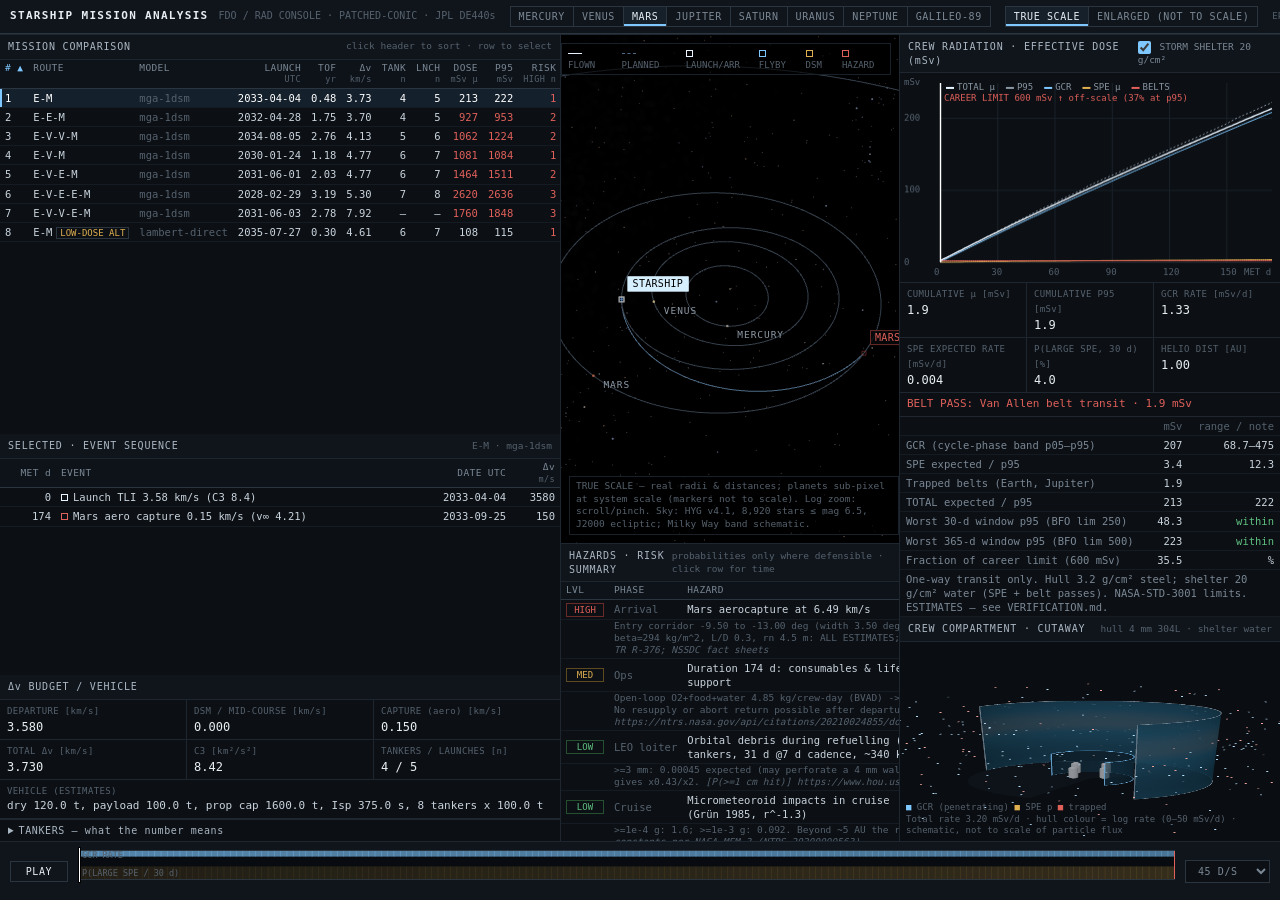
==== index.html @ af748fa4 "Console redesign; crew radiation (GCR/SPE/belts), hazards, Pareto dv-vs-dose, low-dose alternatives;" ====
<!doctype html>
<html lang="en"><head><meta charset="utf-8">
<meta name="viewport" content="width=device-width,initial-scale=1,viewport-fit=cover">
<title>Starship Mission Analysis — Flight Dynamics & Crew Radiation</title>
<link rel="stylesheet" href="./style.css">
<script type="importmap">{"imports":{"three":"./vendor/three.module.js"}}</script>
</head><body>
<div id="app">
  <header id="bar">
    <div class="id"><b>STARSHIP MISSION ANALYSIS</b><span>FDO / RAD CONSOLE · PATCHED-CONIC · JPL DE440s</span></div>
    <nav id="targets"></nav>
    <div id="scale" class="seg"><button data-s="true" class="on">TRUE SCALE</button><button data-s="false">ENLARGED (NOT TO SCALE)</button></div>
    <div class="clock"><span class="k">EPOCH UTC</span><span id="date">—</span><span class="k">MET</span><span id="met">—</span></div>
  </header>
  <section id="left" class="col">
    <div class="ph"><span>MISSION COMPARISON</span><span class="hint">click header to sort · row to select</span></div>
    <div class="tbl-wrap" id="cmpwrap"><table id="cmp"></table></div>
    <div class="ph"><span>SELECTED · EVENT SEQUENCE</span><span id="selname" class="hint"></span></div>
    <div class="tbl-wrap" id="evwrap"><table id="evt"></table></div>
    <div class="ph"><span>Δv BUDGET / VEHICLE</span></div>
    <div id="budget" class="kv"></div>
    <details class="explain"><summary>TANKERS — what the number means</summary>
      <p>N tankers = N additional Starship launches that transfer propellant to the crewed ship in LEO (not larger tanks). Total launches = 1 + N. Ship-to-ship cryogenic transfer has <b>not yet been demonstrated</b>; per-tanker load (100–150 t) and boil-off are public estimates.</p></details>
  </section>
  <section id="scene" class="col">
    <canvas id="c"></canvas><div id="labels"></div><div id="tip"></div>
    <div id="scalenote" class="overlay-note"></div>
    <div class="legend"><span><i class="ln fl"></i>FLOWN</span><span><i class="ln pl"></i>PLANNED</span><span><i class="sq la"></i>LAUNCH/ARR</span><span><i class="sq fb"></i>FLYBY</span><span><i class="sq ds"></i>DSM</span><span><i class="sq hz"></i>HAZARD</span></div>
  </section>
  <section id="right" class="col">
    <div class="ph"><span>CREW RADIATION · EFFECTIVE DOSE (mSv)</span><label class="tog"><input type="checkbox" id="shelter" checked> STORM SHELTER <span id="shval"></span></label></div>
    <canvas id="dosechart"></canvas>
    <div id="radnow" class="kv"></div>
    <table id="radtbl" class="mini"></table>
    <div class="ph"><span>CREW COMPARTMENT · CUTAWAY</span><span class="hint" id="cutnote">hull 4 mm 304L · shelter water</span></div>
    <div id="cutwrap"><canvas id="cut"></canvas><div id="cutleg"></div></div>
  </section>
  <section id="hz" class="col">
    <div class="ph"><span>HAZARDS · RISK SUMMARY</span><span class="hint">probabilities only where defensible · click row for time</span></div>
    <div class="tbl-wrap"><table id="hzt"></table></div>
  </section>
  <footer id="timeline">
    <button id="play" aria-label="play">PLAY</button>
    <div class="tl-main">
      <div id="track"><canvas id="tlc"></canvas><div id="ticks"></div><div id="knob"></div></div>
      <div class="tl-axis" id="tlaxis"></div>
    </div>
    <select id="speed"><option value="10">10 d/s</option><option value="45" selected>45 d/s</option><option value="120">120 d/s</option><option value="365">365 d/s</option></select>
  </footer>
</div>
<div id="loading">LOADING EPHEMERIS…</div>
<script type="module" src="./app.js"></script>
</body></html>
---- style.css ----
:root{--bg:#07090c;--p:#0c1015;--p2:#10151b;--ln:#1e2730;--ln2:#2a3540;--tx:#c9d3dc;--dim:#7a8794;--mute:#55616d;--acc:#7fc8ff;--ok:#5fbf7f;--warn:#e0b050;--bad:#e0605a;--mono:ui-monospace,"JetBrains Mono","DejaVu Sans Mono",Menlo,Consolas,monospace}
*{box-sizing:border-box}html,body{margin:0;height:100%;background:var(--bg);color:var(--tx);font:11px/1.35 var(--mono);font-variant-numeric:tabular-nums}
#app{display:grid;height:100vh;grid-template-columns:minmax(560px,35%) 1fr minmax(380px,24%);grid-template-rows:34px 1fr minmax(210px,33%) 58px;
 grid-template-areas:"bar bar bar" "left scene right" "left hz right" "tl tl tl";gap:1px;background:var(--ln)}
.col{background:var(--p);min-height:0;min-width:0;overflow:hidden;display:flex;flex-direction:column}
#bar{grid-area:bar;background:var(--p2);display:flex;align-items:center;gap:14px;padding:0 10px;border-bottom:1px solid var(--ln2);white-space:nowrap;overflow:hidden}
#bar .id b{letter-spacing:.12em;color:#e6edf3;font-size:11px}#bar .id span{color:var(--mute);margin-left:10px;font-size:10px}
#targets{display:flex;gap:0;border:1px solid var(--ln2)}
#targets button,.seg button,#play,#speed{background:transparent;color:var(--dim);border:0;border-right:1px solid var(--ln2);font:10px var(--mono);letter-spacing:.06em;padding:4px 8px;cursor:pointer;text-transform:uppercase}
#targets button:last-child,.seg button:last-child{border-right:0}
#targets button.on,.seg button.on{background:#16202a;color:#e6edf3;box-shadow:inset 0 -2px 0 var(--acc)}
.seg{display:flex;border:1px solid var(--ln2)}
.clock{margin-left:auto;display:flex;gap:8px;align-items:baseline}.clock .k{color:var(--mute);font-size:9px}#date{color:#e6edf3}#met{color:var(--acc)}
#left{grid-area:left}#scene{grid-area:scene;position:relative;background:#000}#right{grid-area:right}#hz{grid-area:hz}#timeline{grid-area:tl}
.ph{display:flex;justify-content:space-between;align-items:center;padding:5px 8px;border-bottom:1px solid var(--ln);background:var(--p2);color:#aab6c2;letter-spacing:.08em;font-size:10px;flex:none}
.ph .hint{color:var(--mute);letter-spacing:0;font-size:9.5px}
.tbl-wrap{overflow:auto;min-height:0}#cmpwrap{flex:1 1 52%}#evwrap{flex:1 1 30%}
table{border-collapse:collapse;width:100%}th,td{padding:2px 5px;font-size:10.5px;text-align:right;white-space:nowrap;border-bottom:1px solid #141b22}
th{position:sticky;top:0;background:#0e1319;color:var(--dim);font-weight:400;font-size:9.5px;letter-spacing:.04em;cursor:pointer;border-bottom:1px solid var(--ln2)}
th.sorted{color:var(--acc)}th .u{color:var(--mute);display:block;font-size:8.5px}
td.l,th.l{text-align:left}tr:hover td{background:#111820}tr.on td{background:#14202b;color:#fff}tr.on td:first-child{box-shadow:inset 2px 0 0 var(--acc)}
.ok{color:var(--ok)}.no{color:var(--bad)}.wn{color:var(--warn)}.dim{color:var(--mute)}
.tag{border:1px solid var(--ln2);padding:0 3px;font-size:9px;color:var(--warn);margin-left:4px}
.lv{display:inline-block;width:38px;text-align:center;border:1px solid;font-size:9px;padding:0 2px}
.lv.HIGH{color:var(--bad);border-color:#6a2a28}.lv.MED{color:var(--warn);border-color:#5e4a20}.lv.LOW{color:var(--ok);border-color:#24502f}.lv.INFO{color:var(--dim)}
.kv{display:grid;grid-template-columns:repeat(3,1fr);gap:1px;background:var(--ln);border-bottom:1px solid var(--ln);flex:none}
.kv div{background:var(--p);padding:4px 7px}.kv b{display:block;color:#e6edf3;font-weight:500;font-size:12px}.kv span{color:var(--mute);font-size:9px;letter-spacing:.04em}
#evt td:nth-child(2){text-align:left}#evt i{display:inline-block;width:7px;height:7px;border:1px solid;margin-right:5px}
details.explain{border-top:1px solid var(--ln);padding:4px 8px;color:var(--dim);flex:none}details.explain summary{cursor:pointer;color:#aab6c2;font-size:10px;letter-spacing:.06em}details.explain p{margin:4px 0}
#c{position:absolute;inset:0;width:100%;height:100%;display:block}
#labels{position:absolute;inset:0;pointer-events:none;overflow:hidden}
.lb{position:absolute;left:0;top:0;font:10px var(--mono);color:#cfd8e0;white-space:nowrap;padding:1px 4px;border:1px solid #33404c;background:rgba(7,9,12,.78);letter-spacing:.03em}
.lb.planet{border:0;background:none;color:#8d99a5;text-transform:uppercase;font-size:9.5px;letter-spacing:.1em}
.lb.ship{color:#000;background:#d7f0ff;border-color:#d7f0ff}.lb.hz{color:var(--bad);border-color:#6a2a28}.lb .dv{color:var(--acc);margin-left:5px}
#tip{position:absolute;pointer-events:none;opacity:0;background:#0b0f14;border:1px solid var(--ln2);padding:5px 7px;max-width:280px;z-index:5}
.overlay-note{position:absolute;left:8px;bottom:8px;max-width:420px;color:var(--mute);font-size:9.5px;background:rgba(0,0,0,.6);padding:3px 6px;border:1px solid #182029}
.legend{position:absolute;right:8px;top:8px;display:flex;gap:10px;color:var(--mute);font-size:9px;background:rgba(0,0,0,.6);padding:3px 6px;border:1px solid #182029}
.legend i{display:inline-block;margin-right:4px;vertical-align:middle}.ln{width:14px;height:0;border-top:1px solid}.ln.fl{border-color:#e8f4ff}.ln.pl{border-color:#4d6a85;border-top-style:dashed}
.sq{width:7px;height:7px;border:1px solid}.sq.la{border-color:#e8f4ff}.sq.fb{border-color:#7fc8ff}.sq.ds{border-color:#e0b050}.sq.hz{border-color:#e0605a}
#dosechart{width:100%;height:210px;flex:none;display:block;border-bottom:1px solid var(--ln)}
#radtbl{flex:none}#radtbl td{padding:2px 6px}#radtbl td:first-child{text-align:left;color:var(--dim)}
.tog{color:var(--dim);letter-spacing:0;font-size:9.5px;cursor:pointer}.tog input{vertical-align:middle;margin:0 3px 0 0;accent-color:#7fc8ff}
#cutwrap{position:relative;flex:1;min-height:120px}#cut{position:absolute;inset:0;width:100%;height:100%}
#cutleg{position:absolute;left:6px;bottom:4px;color:var(--mute);font-size:9px;line-height:1.3}
.bar{display:inline-block;height:7px;background:var(--acc);vertical-align:middle;margin-left:4px}
#timeline{background:var(--p2);display:flex;align-items:center;gap:10px;padding:0 10px}
#play{border:1px solid var(--ln2);width:58px;color:#e6edf3}#speed{border:1px solid var(--ln2);background:var(--p)}
.tl-main{flex:1;position:relative}#track{position:relative;height:30px;border:1px solid var(--ln2);background:#080b0f;cursor:pointer}
#tlc{position:absolute;inset:0;width:100%;height:100%}
#ticks .tick{position:absolute;top:0;bottom:0;width:1px}
#knob{position:absolute;top:-3px;bottom:-3px;width:1px;background:#fff;box-shadow:0 0 0 1px #000}
.tl-axis{position:relative;height:12px;color:var(--mute);font-size:9px}.tl-axis span{position:absolute;transform:translateX(-50%)}
#loading{position:fixed;inset:0;display:grid;place-items:center;background:var(--bg);color:var(--dim);letter-spacing:.2em;transition:opacity .4s;z-index:20}
@media (max-width:900px){
 #app{height:auto;min-height:100vh;grid-template-columns:1fr;grid-template-rows:auto 56vh 58px auto auto auto;grid-template-areas:"bar" "scene" "tl" "right" "hz" "left"}
 #bar{flex-wrap:wrap;height:auto;padding:6px 8px;gap:6px}#bar .id span{display:none}.clock{margin-left:0}
 #left,#right,#hz{overflow:visible}#cmpwrap,#evwrap{max-height:340px}#cutwrap{height:200px;flex:none}
 .tbl-wrap{overflow:auto}#hz .tbl-wrap{max-height:none}
}

#hzt tr.note td{font-size:9.5px;line-height:1.25;max-width:0;overflow:hidden;text-overflow:ellipsis;white-space:nowrap}#hzt td:nth-child(3){white-space:normal;min-width:240px}
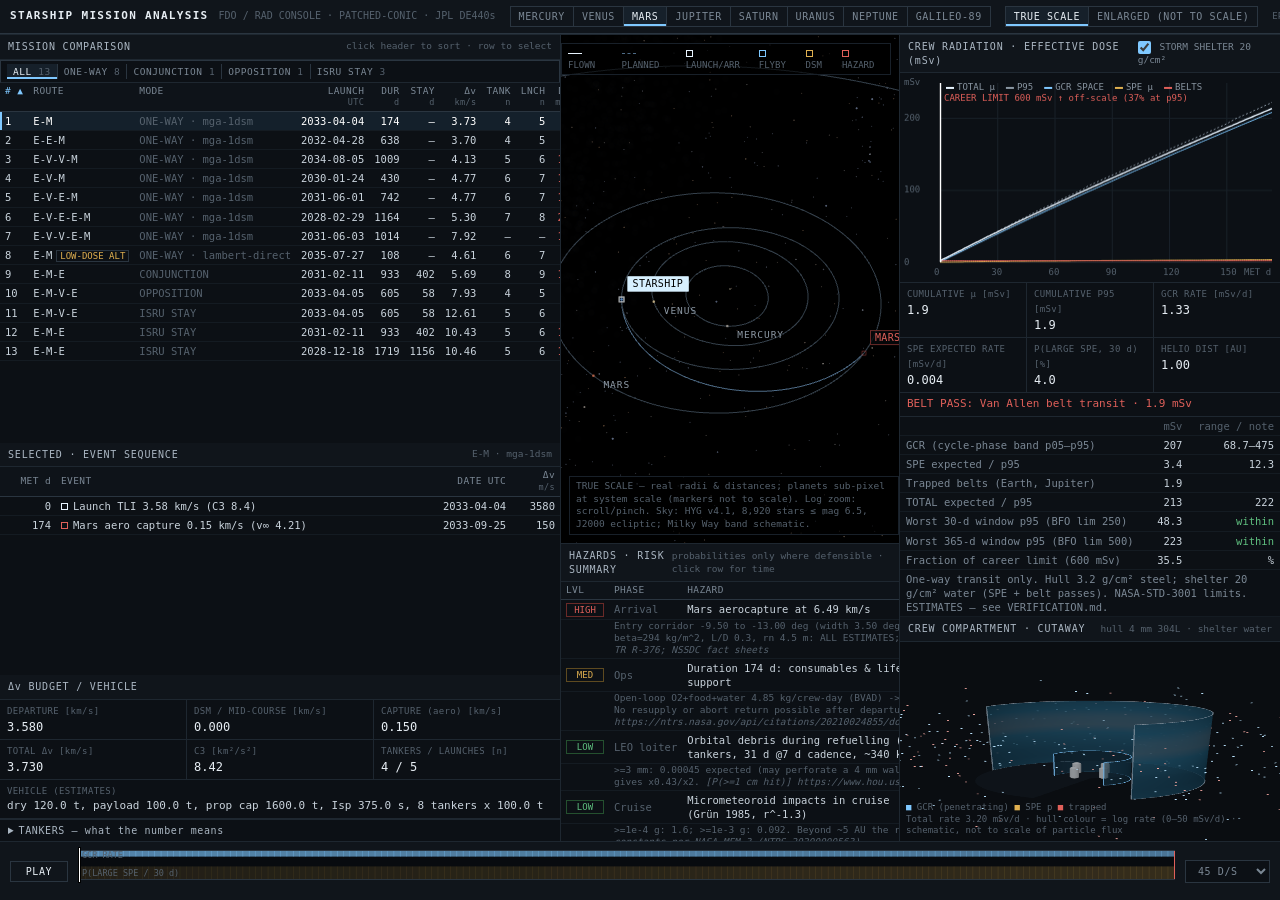
==== commit e9b879e3: "v0.4: mission architectures (conjunction/opposition round trips, Mars ISRU stay), full-timeline dose" ====
--- a/index.html
+++ b/index.html
@@ -14,11 +14,13 @@
   </header>
   <section id="left" class="col">
     <div class="ph"><span>MISSION COMPARISON</span><span class="hint">click header to sort · row to select</span></div>
+    <div id="modes" class="seg modes"></div>
     <div class="tbl-wrap" id="cmpwrap"><table id="cmp"></table></div>
     <div class="ph"><span>SELECTED · EVENT SEQUENCE</span><span id="selname" class="hint"></span></div>
     <div class="tbl-wrap" id="evwrap"><table id="evt"></table></div>
-    <div class="ph"><span>Δv BUDGET / VEHICLE</span></div>
+    <div class="ph"><span id="budtitle">Δv BUDGET / VEHICLE</span></div>
     <div id="budget" class="kv"></div>
+    <div id="isruwrap"><div class="ph"><span>ISRU · REQUIRED POWER vs PRODUCTION TIME</span><span class="hint">Sabatier + electrolysis, 13.6 kWh/kg (11.2–20.2)</span></div><canvas id="isruchart"></canvas></div>
     <details class="explain"><summary>TANKERS — what the number means</summary>
       <p>N tankers = N additional Starship launches that transfer propellant to the crewed ship in LEO (not larger tanks). Total launches = 1 + N. Ship-to-ship cryogenic transfer has <b>not yet been demonstrated</b>; per-tanker load (100–150 t) and boil-off are public estimates.</p></details>
   </section>
@@ -29,6 +31,7 @@
   </section>
   <section id="right" class="col">
     <div class="ph"><span>CREW RADIATION · EFFECTIVE DOSE (mSv)</span><label class="tog"><input type="checkbox" id="shelter" checked> STORM SHELTER <span id="shval"></span></label></div>
+    <div id="regseg" class="seg reg"><span class="k">MARS HABITAT</span><button data-r="0">STARSHIP HULL</button><button data-r="0.5">0.5 m REGOLITH</button><button data-r="1">1.0 m REGOLITH</button></div>
     <canvas id="dosechart"></canvas>
     <div id="radnow" class="kv"></div>
     <table id="radtbl" class="mini"></table>
--- a/style.css
+++ b/style.css
@@ -59,3 +59,12 @@
 }
 
 #hzt tr.note td{font-size:9.5px;line-height:1.25;max-width:0;overflow:hidden;text-overflow:ellipsis;white-space:nowrap}#hzt td:nth-child(3){white-space:normal;min-width:240px}
+/* v0.4 architecture modes */
+.seg.modes{display:flex;flex-wrap:wrap;gap:0;border-bottom:1px solid var(--ln,#1f2a33);padding:3px 6px}
+.seg.modes button{font-size:9.5px;padding:2px 6px}
+.seg.reg{display:flex;align-items:center;gap:0;padding:3px 8px;border-bottom:1px solid var(--ln,#1f2a33)}
+.seg.reg .k{font-size:9px;color:#55616d;margin-right:8px;letter-spacing:.06em}
+.seg.reg button{font-size:9.5px;padding:2px 6px}
+#isruwrap canvas{display:block;width:100%;height:120px}
+#budget .no,#budget span.no{color:#e0605a}
+.kv b span{font-size:inherit;letter-spacing:0}.kv b span.no{color:#e0605a}.kv b span.ok{color:#9ccf7a}
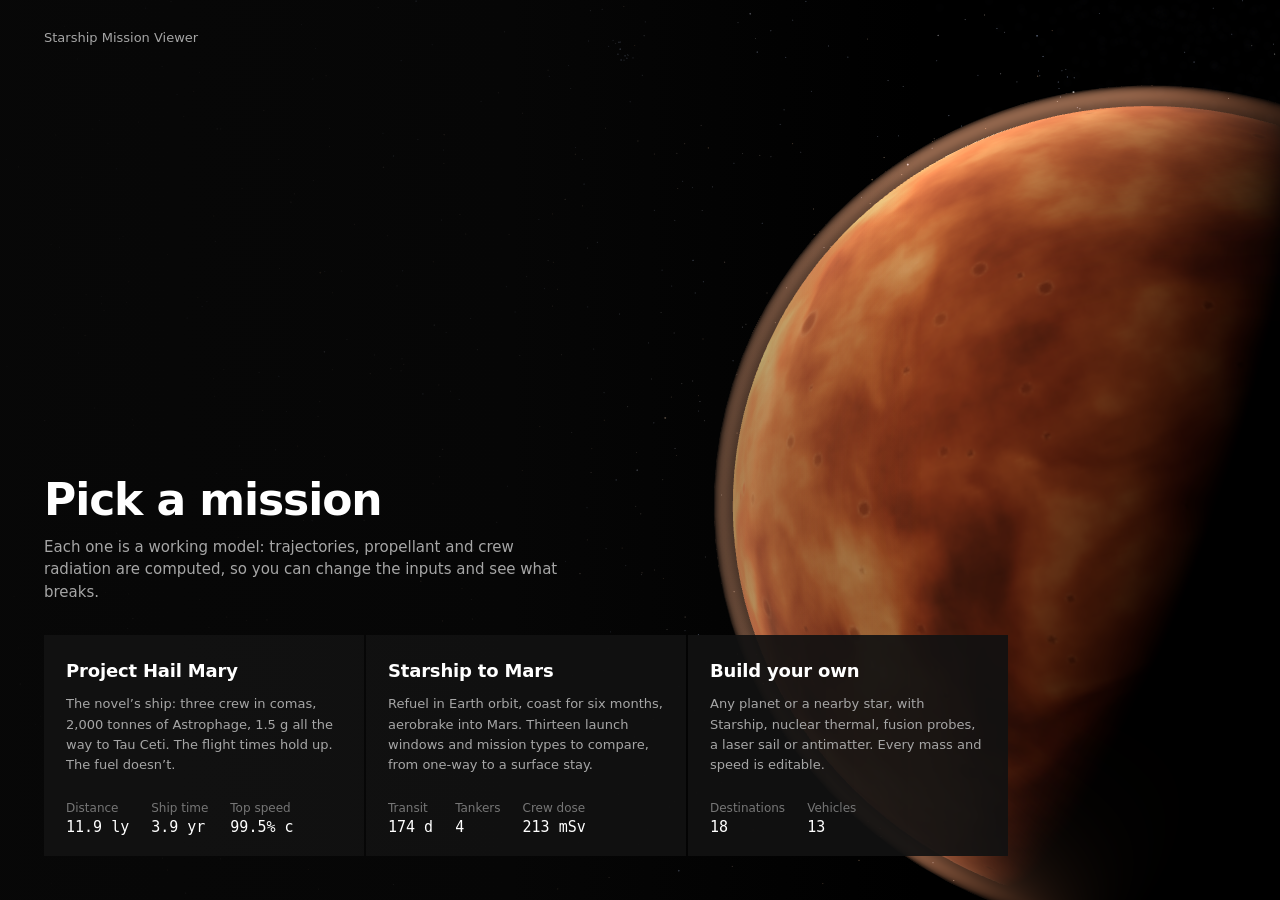
==== commit db3d8fc6: "v0.5: mission picker, builder, interstellar missions, resizable dashboard, new UI - Start screen wit" ====
--- a/index.html
+++ b/index.html
@@ -1,56 +1,144 @@
 <!doctype html>
 <html lang="en"><head><meta charset="utf-8">
 <meta name="viewport" content="width=device-width,initial-scale=1,viewport-fit=cover">
-<title>Starship Mission Analysis — Flight Dynamics & Crew Radiation</title>
+<title>Starship Mission Viewer</title>
 <link rel="stylesheet" href="./style.css">
 <script type="importmap">{"imports":{"three":"./vendor/three.module.js"}}</script>
 </head><body>
-<div id="app">
+
+<!-- ============================================================ start screen -->
+<div id="start">
+  <canvas id="hero"></canvas>
+  <div class="start-inner">
+    <header class="brand">Starship Mission Viewer</header>
+
+    <section id="choose">
+      <h1>Pick a mission</h1>
+      <p class="lede">Each one is a working model: trajectories, propellant and crew radiation are computed, so you can change the inputs and see what breaks.</p>
+      <div class="cards">
+        <button class="card" data-preset="hailmary" data-hero="star">
+          <h2>Project Hail Mary</h2>
+          <p>The novel’s ship: three crew in comas, 2,000 tonnes of Astrophage, 1.5 g all the way to Tau Ceti. The flight times hold up. The fuel doesn’t.</p>
+          <dl><div><dt>Distance</dt><dd>11.9 ly</dd></div><div><dt>Ship time</dt><dd>3.9 yr</dd></div><div><dt>Top speed</dt><dd>99.5% c</dd></div></dl>
+        </button>
+        <button class="card" data-preset="mars" data-hero="mars">
+          <h2>Starship to Mars</h2>
+          <p>Refuel in Earth orbit, coast for six months, aerobrake into Mars. Thirteen launch windows and mission types to compare, from one-way to a surface stay.</p>
+          <dl><div><dt>Transit</dt><dd>174 d</dd></div><div><dt>Tankers</dt><dd>4</dd></div><div><dt>Crew dose</dt><dd>213 mSv</dd></div></dl>
+        </button>
+        <button class="card build" data-go="builder" data-hero="earth">
+          <h2>Build your own</h2>
+          <p>Any planet or a nearby star, with Starship, nuclear thermal, fusion probes, a laser sail or antimatter. Every mass and speed is editable.</p>
+          <dl><div><dt>Destinations</dt><dd>18</dd></div><div><dt>Vehicles</dt><dd>13</dd></div></dl>
+        </button>
+      </div>
+    </section>
+
+    <section id="builder" hidden>
+      <div class="bhead"><button class="ghost" id="bback">← Back</button><h1>Build a mission</h1></div>
+      <div class="bgrid">
+        <div class="bcol">
+          <h3>Destination</h3>
+          <div class="grp">Planets</div><div id="dPlanets" class="chips"></div>
+          <div class="grp">Nearby stars</div><div id="dStars" class="chips"></div>
+          <p id="destBlurb" class="blurb"></p>
+        </div>
+        <div class="bcol">
+          <h3>Vehicle</h3>
+          <div id="vehList" class="vlist"></div>
+        </div>
+        <div class="bcol">
+          <h3>Settings</h3>
+          <div id="params" class="params"></div>
+          <div id="estimate" class="estimate"></div>
+          <button id="launch" class="primary">Launch mission</button>
+        </div>
+      </div>
+    </section>
+  </div>
+</div>
+
+<!-- ============================================================ dashboard -->
+<div id="app" hidden>
   <header id="bar">
-    <div class="id"><b>STARSHIP MISSION ANALYSIS</b><span>FDO / RAD CONSOLE · PATCHED-CONIC · JPL DE440s</span></div>
-    <nav id="targets"></nav>
-    <div id="scale" class="seg"><button data-s="true" class="on">TRUE SCALE</button><button data-s="false">ENLARGED (NOT TO SCALE)</button></div>
-    <div class="clock"><span class="k">EPOCH UTC</span><span id="date">—</span><span class="k">MET</span><span id="met">—</span></div>
+    <button id="home" class="ghost">← Missions</button>
+    <div class="title"><b id="mtitle">—</b><span id="msub"></span></div>
+    <button id="edit" class="ghost">Edit mission</button>
+    <div class="spacer"></div>
+    <div id="scale" class="seg solar-only"><button data-s="true" class="on">True scale</button><button data-s="false">Enlarged planets</button></div>
+    <label class="tog star-only" title="Bend and recolour the background stars as the crew would see them at this speed"><input type="checkbox" id="rel" checked> Crew’s-eye sky</label>
+    <button id="resetlayout" class="ghost small" title="Reset panel sizes">Reset layout</button>
+    <div class="clock">
+      <div><span class="k">Earth</span><span id="date">—</span></div>
+      <div><span class="k">Elapsed</span><span id="met" class="acc">—</span></div>
+      <div class="star-only"><span class="k">Ship clock</span><span id="shipclock" class="acc2">—</span></div>
+      <div class="star-only"><span class="k">Speed</span><span id="speedv">—</span></div>
+    </div>
   </header>
-  <section id="left" class="col">
-    <div class="ph"><span>MISSION COMPARISON</span><span class="hint">click header to sort · row to select</span></div>
-    <div id="modes" class="seg modes"></div>
-    <div class="tbl-wrap" id="cmpwrap"><table id="cmp"></table></div>
-    <div class="ph"><span>SELECTED · EVENT SEQUENCE</span><span id="selname" class="hint"></span></div>
-    <div class="tbl-wrap" id="evwrap"><table id="evt"></table></div>
-    <div class="ph"><span id="budtitle">Δv BUDGET / VEHICLE</span></div>
-    <div id="budget" class="kv"></div>
-    <div id="isruwrap"><div class="ph"><span>ISRU · REQUIRED POWER vs PRODUCTION TIME</span><span class="hint">Sabatier + electrolysis, 13.6 kWh/kg (11.2–20.2)</span></div><canvas id="isruchart"></canvas></div>
-    <details class="explain"><summary>TANKERS — what the number means</summary>
-      <p>N tankers = N additional Starship launches that transfer propellant to the crewed ship in LEO (not larger tanks). Total launches = 1 + N. Ship-to-ship cryogenic transfer has <b>not yet been demonstrated</b>; per-tanker load (100–150 t) and boil-off are public estimates.</p></details>
-  </section>
-  <section id="scene" class="col">
-    <canvas id="c"></canvas><div id="labels"></div><div id="tip"></div>
-    <div id="scalenote" class="overlay-note"></div>
-    <div class="legend"><span><i class="ln fl"></i>FLOWN</span><span><i class="ln pl"></i>PLANNED</span><span><i class="sq la"></i>LAUNCH/ARR</span><span><i class="sq fb"></i>FLYBY</span><span><i class="sq ds"></i>DSM</span><span><i class="sq hz"></i>HAZARD</span></div>
-  </section>
-  <section id="right" class="col">
-    <div class="ph"><span>CREW RADIATION · EFFECTIVE DOSE (mSv)</span><label class="tog"><input type="checkbox" id="shelter" checked> STORM SHELTER <span id="shval"></span></label></div>
-    <div id="regseg" class="seg reg"><span class="k">MARS HABITAT</span><button data-r="0">STARSHIP HULL</button><button data-r="0.5">0.5 m REGOLITH</button><button data-r="1">1.0 m REGOLITH</button></div>
-    <canvas id="dosechart"></canvas>
-    <div id="radnow" class="kv"></div>
-    <table id="radtbl" class="mini"></table>
-    <div class="ph"><span>CREW COMPARTMENT · CUTAWAY</span><span class="hint" id="cutnote">hull 4 mm 304L · shelter water</span></div>
-    <div id="cutwrap"><canvas id="cut"></canvas><div id="cutleg"></div></div>
-  </section>
-  <section id="hz" class="col">
-    <div class="ph"><span>HAZARDS · RISK SUMMARY</span><span class="hint">probabilities only where defensible · click row for time</span></div>
-    <div class="tbl-wrap"><table id="hzt"></table></div>
-  </section>
+
+  <main id="grid">
+    <div class="stack" id="colL">
+      <section class="panel" id="pCmp" data-grow="5">
+        <div class="ph"><h2 id="cmpTitle">Trajectory options</h2><button class="max" title="Expand">⤢</button></div>
+        <div id="modes" class="seg modes"></div>
+        <div class="pb tbl-wrap"><table id="cmp" class="grid"></table></div>
+      </section>
+      <section class="panel" id="pEvt" data-grow="3">
+        <div class="ph"><h2>Event sequence</h2><span class="hint" id="selname"></span><button class="max" title="Expand">⤢</button></div>
+        <div class="pb tbl-wrap"><table id="evt" class="grid"></table></div>
+      </section>
+      <section class="panel" id="pBud" data-grow="4">
+        <div class="ph"><h2 id="budtitle">Δv and propellant</h2><button class="max" title="Expand">⤢</button></div>
+        <div class="pb scroll">
+          <div id="budget" class="kv"></div>
+          <div id="isruwrap"><div class="sub-h">Surface propellant plant: power vs production time</div><canvas id="isruchart"></canvas></div>
+          <details id="tankx" class="explain"><summary>What does “tankers” mean?</summary>
+            <p>Each tanker is another Starship launch that docks with the crewed ship in low Earth orbit and tops up its tanks. Total launches = 1 + tankers. Ship-to-ship propellant transfer has not been demonstrated yet, and boil-off is not modelled.</p></details>
+        </div>
+      </section>
+    </div>
+    <div class="gutter colg" data-side="L"></div>
+    <div class="stack" id="colM">
+      <section class="panel scene" id="pScene" data-grow="7">
+        <div id="scene" title="Drag to orbit, scroll to zoom, double-click to reset"><canvas id="c"></canvas><div id="labels"></div><div id="tip"></div></div>
+        <div class="legend"><span><i class="ln fl"></i>Flown</span><span><i class="ln pl"></i>Planned</span><span><i class="sq la"></i>Depart / arrive</span><span class="solar-only"><i class="sq fb"></i>Flyby</span><span><i class="sq ds"></i>Burn</span><span><i class="sq hzd"></i>Hazard</span></div>
+        <button class="max" title="Expand">⤢</button>
+      </section>
+      <section class="panel" id="pHz" data-grow="3">
+        <div class="ph"><h2>Hazards</h2><span id="hzcount" class="hzcount"></span><button class="max" title="Expand">⤢</button></div>
+        <div class="pb scroll"><div id="hzt" class="hzgrid"></div></div>
+      </section>
+    </div>
+    <div class="gutter colg" data-side="R"></div>
+    <div class="stack" id="colR">
+      <section class="panel" id="pRad" data-grow="6">
+        <div class="ph"><h2>Crew radiation</h2><label class="tog" id="shelterwrap"><input type="checkbox" id="shelter" checked> Storm shelter <span id="shval" class="dim"></span></label><button class="max" title="Expand">⤢</button></div>
+        <div class="pb scroll">
+          <div id="regseg" class="seg reg"><span class="k">Mars habitat</span><button data-r="0">Ship hull</button><button data-r="0.5">0.5 m regolith</button><button data-r="1">1 m regolith</button></div>
+          <div class="chartwrap"><canvas id="dosechart"></canvas></div>
+          <div id="radnow" class="kv now"></div>
+          <div id="limits" class="limits"></div>
+          <table id="radbreak" class="mini"></table>
+          <p id="radnote" class="note"></p>
+        </div>
+      </section>
+      <section class="panel" id="pCab" data-grow="4">
+        <div class="ph"><h2>Crew cabin</h2><span class="hint" id="cutnote"></span><button class="max" title="Expand">⤢</button></div>
+        <div id="cutwrap"><canvas id="cut"></canvas><div id="cutleg"></div></div>
+      </section>
+    </div>
+  </main>
+
   <footer id="timeline">
-    <button id="play" aria-label="play">PLAY</button>
+    <button id="play" aria-label="Play or pause"></button>
     <div class="tl-main">
       <div id="track"><canvas id="tlc"></canvas><div id="ticks"></div><div id="knob"></div></div>
       <div class="tl-axis" id="tlaxis"></div>
     </div>
-    <select id="speed"><option value="10">10 d/s</option><option value="45" selected>45 d/s</option><option value="120">120 d/s</option><option value="365">365 d/s</option></select>
+    <select id="speed" title="Playback speed"><option value="10">Slow</option><option value="45" selected>Normal</option><option value="120">Fast</option><option value="365">Very fast</option></select>
   </footer>
 </div>
-<div id="loading">LOADING EPHEMERIS…</div>
-<script type="module" src="./app.js"></script>
+
+<div id="loading"><span>Loading</span></div>
+<script type="module" src="./js/main.js"></script>
 </body></html>
--- a/style.css
+++ b/style.css
@@ -1,70 +1,265 @@
-:root{--bg:#07090c;--p:#0c1015;--p2:#10151b;--ln:#1e2730;--ln2:#2a3540;--tx:#c9d3dc;--dim:#7a8794;--mute:#55616d;--acc:#7fc8ff;--ok:#5fbf7f;--warn:#e0b050;--bad:#e0605a;--mono:ui-monospace,"JetBrains Mono","DejaVu Sans Mono",Menlo,Consolas,monospace}
-*{box-sizing:border-box}html,body{margin:0;height:100%;background:var(--bg);color:var(--tx);font:11px/1.35 var(--mono);font-variant-numeric:tabular-nums}
-#app{display:grid;height:100vh;grid-template-columns:minmax(560px,35%) 1fr minmax(380px,24%);grid-template-rows:34px 1fr minmax(210px,33%) 58px;
- grid-template-areas:"bar bar bar" "left scene right" "left hz right" "tl tl tl";gap:1px;background:var(--ln)}
-.col{background:var(--p);min-height:0;min-width:0;overflow:hidden;display:flex;flex-direction:column}
-#bar{grid-area:bar;background:var(--p2);display:flex;align-items:center;gap:14px;padding:0 10px;border-bottom:1px solid var(--ln2);white-space:nowrap;overflow:hidden}
-#bar .id b{letter-spacing:.12em;color:#e6edf3;font-size:11px}#bar .id span{color:var(--mute);margin-left:10px;font-size:10px}
-#targets{display:flex;gap:0;border:1px solid var(--ln2)}
-#targets button,.seg button,#play,#speed{background:transparent;color:var(--dim);border:0;border-right:1px solid var(--ln2);font:10px var(--mono);letter-spacing:.06em;padding:4px 8px;cursor:pointer;text-transform:uppercase}
-#targets button:last-child,.seg button:last-child{border-right:0}
-#targets button.on,.seg button.on{background:#16202a;color:#e6edf3;box-shadow:inset 0 -2px 0 var(--acc)}
-.seg{display:flex;border:1px solid var(--ln2)}
-.clock{margin-left:auto;display:flex;gap:8px;align-items:baseline}.clock .k{color:var(--mute);font-size:9px}#date{color:#e6edf3}#met{color:var(--acc)}
-#left{grid-area:left}#scene{grid-area:scene;position:relative;background:#000}#right{grid-area:right}#hz{grid-area:hz}#timeline{grid-area:tl}
-.ph{display:flex;justify-content:space-between;align-items:center;padding:5px 8px;border-bottom:1px solid var(--ln);background:var(--p2);color:#aab6c2;letter-spacing:.08em;font-size:10px;flex:none}
-.ph .hint{color:var(--mute);letter-spacing:0;font-size:9.5px}
-.tbl-wrap{overflow:auto;min-height:0}#cmpwrap{flex:1 1 52%}#evwrap{flex:1 1 30%}
-table{border-collapse:collapse;width:100%}th,td{padding:2px 5px;font-size:10.5px;text-align:right;white-space:nowrap;border-bottom:1px solid #141b22}
-th{position:sticky;top:0;background:#0e1319;color:var(--dim);font-weight:400;font-size:9.5px;letter-spacing:.04em;cursor:pointer;border-bottom:1px solid var(--ln2)}
-th.sorted{color:var(--acc)}th .u{color:var(--mute);display:block;font-size:8.5px}
-td.l,th.l{text-align:left}tr:hover td{background:#111820}tr.on td{background:#14202b;color:#fff}tr.on td:first-child{box-shadow:inset 2px 0 0 var(--acc)}
-.ok{color:var(--ok)}.no{color:var(--bad)}.wn{color:var(--warn)}.dim{color:var(--mute)}
-.tag{border:1px solid var(--ln2);padding:0 3px;font-size:9px;color:var(--warn);margin-left:4px}
-.lv{display:inline-block;width:38px;text-align:center;border:1px solid;font-size:9px;padding:0 2px}
-.lv.HIGH{color:var(--bad);border-color:#6a2a28}.lv.MED{color:var(--warn);border-color:#5e4a20}.lv.LOW{color:var(--ok);border-color:#24502f}.lv.INFO{color:var(--dim)}
-.kv{display:grid;grid-template-columns:repeat(3,1fr);gap:1px;background:var(--ln);border-bottom:1px solid var(--ln);flex:none}
-.kv div{background:var(--p);padding:4px 7px}.kv b{display:block;color:#e6edf3;font-weight:500;font-size:12px}.kv span{color:var(--mute);font-size:9px;letter-spacing:.04em}
-#evt td:nth-child(2){text-align:left}#evt i{display:inline-block;width:7px;height:7px;border:1px solid;margin-right:5px}
-details.explain{border-top:1px solid var(--ln);padding:4px 8px;color:var(--dim);flex:none}details.explain summary{cursor:pointer;color:#aab6c2;font-size:10px;letter-spacing:.06em}details.explain p{margin:4px 0}
-#c{position:absolute;inset:0;width:100%;height:100%;display:block}
+/* See DESIGN.md for the rules this file follows. */
+@font-face{font-family:Geist;src:url(fonts/Geist-Variable.woff2) format("woff2");font-weight:100 900;font-display:swap}
+@font-face{font-family:"Geist Mono";src:url(fonts/GeistMono-Variable.woff2) format("woff2");font-weight:100 900;font-display:swap}
+:root{
+  --bg:#0b0b0b;--p:#121212;--p2:#181818;--p3:#1f1f1f;--p4:#272727;--ln:#242424;
+  --tx:#e8e8e8;--tx2:#a6a6a6;--dim:#767676;--mute:#555;
+  --ok:#86b08c;--warn:#c9a24f;--bad:#d0675d;
+  --sans:Geist,ui-sans-serif,system-ui,sans-serif;
+  --mono:"Geist Mono",ui-monospace,Menlo,monospace;
+  --lw:min(540px,33vw);--rw:min(420px,26vw);
+}
+*{box-sizing:border-box;border-radius:0}
+html,body{margin:0;height:100%;background:var(--bg);color:var(--tx);font:13px/1.5 var(--sans);-webkit-font-smoothing:antialiased}
+button,input,select{font:inherit;color:inherit}
+[hidden]{display:none!important}
+.dim{color:var(--dim)}.ok{color:var(--ok)}.no{color:var(--bad)}.wn{color:var(--warn)}.acc{color:var(--tx)}.acc2{color:var(--tx)}
+em{font-style:normal;color:var(--dim)}
+a{color:var(--tx2)}
+.ghost{background:var(--p3);border:0;color:var(--tx2);padding:6px 11px;cursor:pointer;white-space:nowrap}
+.ghost:hover{background:var(--p4);color:var(--tx)}
+.ghost.small{padding:4px 9px;font-size:12px}
+.link{background:none;border:0;padding:0;color:var(--dim);cursor:pointer;text-decoration:underline;text-underline-offset:3px;font-size:12px;align-self:flex-start;margin-top:4px}
+.link:hover{color:var(--tx)}
+.primary{background:var(--tx);color:#0b0b0b;border:0;padding:12px 18px;font-weight:600;cursor:pointer;width:100%;font-size:14px}
+.primary:hover{background:#fff}.primary:disabled{opacity:.35;cursor:default}
+
+/* ===================================================== start screen */
+#start{position:fixed;inset:0;overflow:auto;background:#000}
+#hero{position:fixed;inset:0;width:100%;height:100%;display:block}
+#start::before{content:"";position:fixed;inset:0;background:linear-gradient(90deg,rgba(8,8,8,.94) 0%,rgba(8,8,8,.75) 40%,rgba(8,8,8,0) 72%);pointer-events:none;z-index:1}
+.start-inner{position:relative;z-index:2;min-height:100%;padding:28px 44px 44px;display:flex;flex-direction:column;max-width:1500px}
+.brand{font-size:13px;font-weight:500;color:var(--tx2)}
+#choose{margin-top:auto;padding-top:9vh}
+h1{font-size:clamp(30px,4vw,44px);line-height:1.1;margin:0 0 12px;font-weight:600;letter-spacing:-.025em;color:#fff}
+.lede{color:var(--tx2);font-size:15px;max-width:540px;margin:0 0 32px}
+.cards{display:grid;grid-template-columns:repeat(3,minmax(0,320px));gap:2px}
+.card{text-align:left;background:rgba(18,18,18,.92);border:0;padding:22px 22px 20px;cursor:pointer;display:flex;flex-direction:column;gap:10px;transition:background .15s}
+.card:hover,.card:focus-visible{background:rgba(34,34,34,.96);outline:none}
+.card h2{margin:0;font-size:18px;font-weight:600;color:#fff;letter-spacing:-.01em}
+.card p{margin:0;color:var(--tx2);font-size:13px;line-height:1.55}
+.card dl{display:flex;gap:22px;margin:auto 0 0;padding-top:14px}
+.card dt{font-size:12px;color:var(--dim)}
+.card dd{margin:1px 0 0;font:500 15px var(--mono);color:#fff}
+
+/* builder */
+#builder{margin-top:28px}
+.bhead{display:flex;align-items:center;gap:18px;margin-bottom:20px}.bhead h1{margin:0;font-size:28px}
+.bgrid{display:grid;grid-template-columns:minmax(260px,1fr) minmax(300px,1.2fr) minmax(300px,1fr);gap:2px;align-items:stretch}
+.bcol{background:rgba(18,18,18,.94);padding:20px}
+.bcol h3{margin:0 0 14px;font-size:15px;font-weight:600;color:#fff}
+.grp{font-size:12px;color:var(--dim);margin:16px 0 6px}
+.grp:first-of-type{margin-top:0}
+.chips{display:grid;grid-template-columns:repeat(auto-fill,minmax(150px,1fr));gap:2px}
+.chips button{display:flex;justify-content:space-between;align-items:baseline;gap:6px;white-space:nowrap;background:var(--p2);border:0;padding:7px 10px;cursor:pointer;color:var(--tx2);font-size:13px;text-align:left}
+.chips button em{font:11.5px var(--mono)}
+.chips button:hover{background:var(--p3);color:var(--tx)}
+.chips button.on{background:var(--p4);color:#fff}
+.blurb{margin:16px 0 0;color:var(--tx2);font-size:13px;line-height:1.55}
+.blurb b{color:#fff;font-weight:600}
+.vlist{display:flex;flex-direction:column;gap:2px;max-height:min(62vh,640px);overflow:auto}
+.veh{text-align:left;background:var(--p2);border:0;padding:11px 13px;cursor:pointer;display:flex;flex-direction:column;gap:3px;box-shadow:inset 2px 0 0 transparent}
+.veh:hover{background:var(--p3)}.veh.on{background:var(--p4);box-shadow:inset 2px 0 0 var(--tx)}
+.veh .vt{display:flex;align-items:baseline;gap:8px;flex-wrap:wrap}.veh .vt b{color:#fff;font-weight:600}.veh .vt em{font-size:12px}
+.veh .vb{color:var(--dim);font-size:12.5px;line-height:1.5}
+.veh.on .vb{color:var(--tx2)}
+.params{display:flex;flex-direction:column;gap:6px}
+.field{display:grid;grid-template-columns:1fr 112px 56px;align-items:center;gap:10px;font-size:13px;color:var(--tx2)}
+.field input{background:var(--bg);border:0;box-shadow:inset 0 -1px 0 var(--p4);color:#fff;font:13px var(--mono);padding:6px 8px;text-align:right;width:100%}
+.field input:focus{outline:none;box-shadow:inset 0 -1px 0 var(--tx)}
+.field em{font-size:12px}
+.check{display:flex;gap:9px;align-items:flex-start;font-size:13px;color:var(--tx2);cursor:pointer;line-height:1.45;margin-top:4px}.check input{accent-color:#ddd;margin-top:3px}
+.estimate{margin:18px 0 16px;padding:14px 0 0;min-height:70px;box-shadow:inset 0 1px 0 var(--ln)}
+.est-grid{display:grid;grid-template-columns:1fr 1fr;gap:12px 16px}
+.est-grid span{display:block;font-size:12px;color:var(--dim)}
+.est-grid b{font:500 15px var(--mono);color:#fff}
+.estimate .bad{margin-top:12px;color:#e0a09a;font-size:12.5px;line-height:1.5}
+
+/* ===================================================== dashboard shell */
+#app{display:grid;height:100vh;grid-template-rows:52px minmax(0,1fr) 64px;background:var(--bg)}
+#bar{display:flex;align-items:center;gap:10px;padding:0 12px;background:var(--p);min-width:0;white-space:nowrap}
+#bar .title{display:flex;flex-direction:column;min-width:0;overflow:hidden;margin:0 6px}
+#bar .title b{color:#fff;font-weight:600;font-size:14px;overflow:hidden;text-overflow:ellipsis}
+#bar .title span{color:var(--dim);font-size:12px;overflow:hidden;text-overflow:ellipsis}
+#bar .spacer{flex:1}
+.seg{display:flex;gap:2px}
+.seg button{background:var(--p2);border:0;color:var(--dim);font-size:12px;padding:5px 10px;cursor:pointer}
+.seg button:hover{color:var(--tx)}
+.seg button.on{background:var(--p4);color:#fff}
+.clock{display:flex;gap:18px;margin-left:8px}
+.clock>div{display:flex;flex-direction:column;align-items:flex-end;line-height:1.3}
+.clock .k{color:var(--dim);font-size:11.5px}
+.clock span:not(.k){font:500 13px var(--mono);color:#fff}
+.tog{color:var(--tx2);font-size:12px;cursor:pointer;display:flex;align-items:center;gap:6px;white-space:nowrap}.tog input{accent-color:#ddd;margin:0}
+body.mode-star .solar-only,body.mode-solar .star-only{display:none!important}
+
+#grid{display:grid;grid-template-columns:var(--lw) 3px minmax(0,1fr) 3px var(--rw);min-height:0;padding-top:3px}
+.stack{display:flex;flex-direction:column;min-height:0;min-width:0}
+.panel{flex:1 1 0;min-height:90px;min-width:0;display:flex;flex-direction:column;background:var(--p);overflow:hidden;position:relative}
+.gutter{background:var(--bg);position:relative;flex:none;z-index:3}
+.gutter.colg{cursor:col-resize}
+.gutter.rowg{height:3px;cursor:row-resize}
+.gutter::after{content:"";position:absolute;inset:0;background:transparent;transition:background .12s}
+.gutter.colg::after{left:-3px;right:-3px}.gutter.rowg::after{top:-3px;bottom:-3px}
+.gutter:hover::after,.gutter.drag::after{background:#3a3a3a}
+body.dragging{user-select:none;cursor:grabbing}body.dragging canvas{pointer-events:none}
+.ph{display:flex;align-items:center;gap:12px;padding:0 8px 0 12px;flex:none;height:36px}
+.ph h2{margin:0;font-size:13px;font-weight:600;color:#fff;white-space:nowrap}
+.ph .hint{color:var(--dim);font-size:12px;overflow:hidden;text-overflow:ellipsis;white-space:nowrap;flex:1;min-width:0}
+.ph .tog{margin-left:auto}
+.max{margin-left:auto;flex:none;background:transparent;border:0;color:var(--mute);width:24px;height:24px;cursor:pointer;font-size:13px;line-height:1}
+.ph .hint+.max,.ph .tog+.max{margin-left:0}
+.max:hover{color:#fff;background:var(--p3)}
+.panel.maxed{position:fixed;z-index:40;inset:52px 0 64px 0;box-shadow:0 20px 60px rgba(0,0,0,.6)}
+body.has-max #grid .panel:not(.maxed){visibility:hidden}
+.pb{flex:1;min-height:0}.scroll{overflow:auto}
+.tbl-wrap{overflow:auto}
+.sub-h{font-size:12px;color:var(--dim);padding:14px 12px 4px}
+.note{color:var(--dim);font-size:12px;line-height:1.55;margin:10px 12px 14px}
+.empty{color:var(--dim);padding:12px;font-size:13px}
+
+/* tables */
+table{border-collapse:collapse;width:100%}
+table.grid th,table.grid td{padding:6px 7px;text-align:right;white-space:nowrap;font:12px var(--mono)}
+table.grid td{box-shadow:inset 0 -1px 0 #191919}
+table.grid th{position:sticky;top:0;z-index:1;background:var(--p);color:var(--dim);font:400 12px var(--sans);cursor:pointer;vertical-align:bottom;box-shadow:inset 0 -1px 0 var(--ln)}
+table.grid th:hover{color:var(--tx)}
+th.sorted{color:#fff!important}th .u{display:block;color:var(--mute);font:11px var(--mono)}
+td.l,th.l{text-align:left!important}
+table.grid tbody tr{cursor:pointer}
+table.grid tbody tr:hover td{background:var(--p2)}
+tr.on td{background:var(--p3)!important;color:#fff}tr.on td:first-child{box-shadow:inset 2px 0 0 var(--tx),inset 0 -1px 0 #191919}
+td .sub{font:12px var(--sans);color:var(--dim);margin-top:1px}
+#cmp td.l{font-family:var(--sans);font-size:13px}#cmp td:first-child,#cmp th:first-child{padding-right:2px;width:22px}
+#evt td:nth-child(2),#evt td.l{font-family:var(--sans);font-size:12.5px;white-space:normal;min-width:180px}
+#evt i{display:inline-block;width:7px;height:7px;border:1.5px solid;margin-right:8px;vertical-align:0}
+.seg.modes{padding:0 12px 8px;gap:14px;flex-wrap:wrap;flex:none}
+.seg.modes button{background:none;padding:2px 0;font-size:12.5px;color:var(--dim)}
+.seg.modes button:hover{color:var(--tx)}
+.seg.modes button.on{background:none;color:#fff;box-shadow:inset 0 -1px 0 #fff}
+.seg.modes button .n{color:var(--mute);font:11px var(--mono);margin-left:5px}
+
+/* key/value blocks */
+.kv{display:grid;grid-template-columns:repeat(auto-fill,minmax(150px,1fr));gap:14px 12px;padding:12px}
+.kv>div>span{display:block;color:var(--dim);font-size:12px;line-height:1.35}
+.kv>div>span em{font:11px var(--mono);color:var(--mute)}
+.kv b{display:block;color:#fff;font:500 14px var(--mono);margin-top:2px}
+.kv b em{font-weight:400;font-size:11.5px}
+.kv .wide{grid-column:1/-1}
+.kv .why{font-size:12.5px;line-height:1.55}
+.kv .note{margin:0;padding:0}
+.kv .book{background:var(--p2);color:var(--tx2);font-size:13px;line-height:1.6;padding:12px 14px;margin-top:4px}
+.kv .book b{font:600 13px var(--sans);color:#fff;margin:0 0 4px}
+.kv .alert{color:var(--bad);font-size:12.5px}
+#isruwrap canvas{display:block;width:100%;height:150px}
+details.explain{padding:10px 12px 14px;color:var(--dim);font-size:13px}
+details.explain summary{cursor:pointer;color:var(--tx2)}details.explain p{margin:6px 0 0;line-height:1.55}
+
+/* scene */
+.panel.scene{background:#000}
+#scene{position:absolute;inset:0}
+#c{position:absolute;inset:0;width:100%;height:100%;display:block;touch-action:none}
 #labels{position:absolute;inset:0;pointer-events:none;overflow:hidden}
-.lb{position:absolute;left:0;top:0;font:10px var(--mono);color:#cfd8e0;white-space:nowrap;padding:1px 4px;border:1px solid #33404c;background:rgba(7,9,12,.78);letter-spacing:.03em}
-.lb.planet{border:0;background:none;color:#8d99a5;text-transform:uppercase;font-size:9.5px;letter-spacing:.1em}
-.lb.ship{color:#000;background:#d7f0ff;border-color:#d7f0ff}.lb.hz{color:var(--bad);border-color:#6a2a28}.lb .dv{color:var(--acc);margin-left:5px}
-#tip{position:absolute;pointer-events:none;opacity:0;background:#0b0f14;border:1px solid var(--ln2);padding:5px 7px;max-width:280px;z-index:5}
-.overlay-note{position:absolute;left:8px;bottom:8px;max-width:420px;color:var(--mute);font-size:9.5px;background:rgba(0,0,0,.6);padding:3px 6px;border:1px solid #182029}
-.legend{position:absolute;right:8px;top:8px;display:flex;gap:10px;color:var(--mute);font-size:9px;background:rgba(0,0,0,.6);padding:3px 6px;border:1px solid #182029}
-.legend i{display:inline-block;margin-right:4px;vertical-align:middle}.ln{width:14px;height:0;border-top:1px solid}.ln.fl{border-color:#e8f4ff}.ln.pl{border-color:#4d6a85;border-top-style:dashed}
-.sq{width:7px;height:7px;border:1px solid}.sq.la{border-color:#e8f4ff}.sq.fb{border-color:#7fc8ff}.sq.ds{border-color:#e0b050}.sq.hz{border-color:#e0605a}
-#dosechart{width:100%;height:210px;flex:none;display:block;border-bottom:1px solid var(--ln)}
-#radtbl{flex:none}#radtbl td{padding:2px 6px}#radtbl td:first-child{text-align:left;color:var(--dim)}
-.tog{color:var(--dim);letter-spacing:0;font-size:9.5px;cursor:pointer}.tog input{vertical-align:middle;margin:0 3px 0 0;accent-color:#7fc8ff}
-#cutwrap{position:relative;flex:1;min-height:120px}#cut{position:absolute;inset:0;width:100%;height:100%}
-#cutleg{position:absolute;left:6px;bottom:4px;color:var(--mute);font-size:9px;line-height:1.3}
-.bar{display:inline-block;height:7px;background:var(--acc);vertical-align:middle;margin-left:4px}
-#timeline{background:var(--p2);display:flex;align-items:center;gap:10px;padding:0 10px}
-#play{border:1px solid var(--ln2);width:58px;color:#e6edf3}#speed{border:1px solid var(--ln2);background:var(--p)}
-.tl-main{flex:1;position:relative}#track{position:relative;height:30px;border:1px solid var(--ln2);background:#080b0f;cursor:pointer}
+.lb{position:absolute;left:0;top:0;font:12px var(--sans);color:#ddd;white-space:nowrap;padding:2px 6px;background:rgba(10,10,10,.82);transition:opacity .15s}
+.lb.planet{background:none;color:#9a9a9a;font-size:12px;text-shadow:0 1px 3px #000;padding:0 2px}
+.lb.star{background:none;color:#c8c8c8;font-size:12px;text-shadow:0 1px 3px #000;padding:0 2px}
+.lb.star .d{color:var(--dim);margin-left:6px;font:11px var(--mono)}
+.lb.star.minor{color:#6a6a6a;font-size:11px}
+.lb.star.target{color:#fff;font-weight:600}.lb.star.target .d{color:#a6a6a6}
+.lb.ring{background:none;color:#3c3c3c;font:11px var(--mono);padding:0}
+.lb.ship{color:#0b0b0b;background:#e8e8e8;font-weight:600}
+.lb.ship .sp{font:500 11px var(--mono);margin-left:5px;color:#444}
+.lb.hz{color:#e6a39c}.lb .dv{color:var(--tx2);margin-left:6px;font:11px var(--mono)}
+#tip{position:absolute;pointer-events:none;opacity:0;background:rgba(18,18,18,.97);padding:8px 10px;max-width:270px;z-index:5;font-size:12.5px;line-height:1.5;transition:opacity .1s}
+#tip b{color:#fff;font-weight:600}
+.legend{position:absolute;right:12px;top:10px;display:flex;gap:14px;color:var(--dim);font-size:11.5px;pointer-events:none;text-shadow:0 1px 2px #000}
+.legend i{display:inline-block;margin-right:6px;vertical-align:middle}.ln{width:16px;height:0;border-top:2px solid}.ln.fl{border-color:#d2d2d2}.ln.pl{border-color:#555}
+.sq{width:7px;height:7px;border:1.5px solid}.sq.la{border-color:#e8e8e8}.sq.fb{border-color:#8aaec4}.sq.ds{border-color:#c9a24f}.sq.hzd{border-color:#c96a5f}
+.panel.scene>.max{position:absolute;right:8px;bottom:8px;z-index:4;background:rgba(0,0,0,.5)}
+
+/* hazards */
+.hzcount{display:flex;gap:12px;font-size:12px}
+.lv{font:500 12px var(--sans);white-space:nowrap}
+.lv.HIGH{color:var(--bad)}.lv.MED{color:var(--warn)}.lv.LOW{color:var(--ok)}.lv.INFO{color:var(--dim)}
+.hzgrid{display:grid;grid-template-columns:repeat(auto-fill,minmax(280px,1fr));gap:2px;padding:0 2px 2px}
+.hz{background:var(--p2);padding:12px 14px 13px;cursor:pointer;display:flex;flex-direction:column;gap:6px;min-width:0}
+.hz:hover{background:var(--p3)}
+.hz header{display:flex;align-items:baseline;gap:10px;font-size:12px;color:var(--dim)}
+.hz h3{margin:0;font-size:13.5px;font-weight:600;color:#fff;line-height:1.4}
+.hz .metric{display:flex;align-items:baseline;gap:8px}
+.hz .metric b{font:500 17px var(--mono);color:#fff;white-space:nowrap}
+.hz .metric span{color:var(--dim);font-size:12px;line-height:1.35}
+.hz .metric.p b{font-size:13px;color:var(--tx2)}
+.hz p{margin:0;color:var(--tx2);font-size:12.5px;line-height:1.55;display:-webkit-box;-webkit-line-clamp:2;-webkit-box-orient:vertical;overflow:hidden}
+.hz.open p{display:block;-webkit-line-clamp:unset}
+.hz footer{font-size:12px;margin-top:auto}
+.hz .src{color:var(--dim);text-underline-offset:3px;overflow:hidden;text-overflow:ellipsis;white-space:nowrap;display:block}
+.hz:not(.open) .src:not(a){display:none}
+.hz .src:hover{color:var(--tx)}
+
+/* radiation */
+.seg.reg{padding:0 12px 8px;align-items:baseline;gap:14px}
+.seg.reg .k{font-size:12.5px;color:var(--dim)}
+.seg.reg button{background:none;padding:2px 0;font-size:12.5px;color:var(--dim)}
+.seg.reg button.on{background:none;color:#fff;box-shadow:inset 0 -1px 0 #fff}
+.chartwrap{position:relative;height:clamp(170px,30%,260px)}
+#dosechart{position:absolute;inset:0;width:100%;height:100%;display:block}
+.kv.now{grid-template-columns:repeat(auto-fit,minmax(88px,1fr));padding-top:6px}
+.limits{padding:8px 12px 4px;display:flex;flex-direction:column;gap:12px}
+.limits .empty{padding:0 0 4px}
+.lim .lt{display:flex;justify-content:space-between;align-items:baseline;font-size:12.5px;color:var(--tx2)}
+.lim .lt b{font:500 13px var(--mono)}.lim .lt b em{font-weight:400;font-size:11.5px}
+.lbar{height:4px;background:var(--p3);margin:5px 0 3px;overflow:hidden}
+.lbar i{display:block;height:100%}.lbar i.ok{background:var(--ok)}.lbar i.wn{background:var(--warn)}.lbar i.no{background:var(--bad)}
+.lim .ln{font-size:11.5px;color:var(--mute);border:0;width:auto;height:auto}
+table.mini{margin:8px 0 0}
+table.mini td{padding:4px 12px;font:12px var(--mono);text-align:right;white-space:nowrap}
+table.mini td.l{text-align:left;font:12.5px var(--sans);color:var(--tx2)}
+table.mini td.dim{font-size:12px;white-space:normal;color:var(--dim)}
+table.mini td em{font-size:11px}
+
+/* cabin */
+#cutwrap{position:relative;flex:1;min-height:0;background:#0e0e0e}
+#cut{position:absolute;inset:0;width:100%;height:100%;display:block}
+#cutleg{position:absolute;left:12px;right:12px;bottom:9px;display:flex;gap:14px;flex-wrap:wrap;align-items:baseline;font-size:12px;pointer-events:none}
+#cutleg b{margin-left:auto;font:500 12.5px var(--mono);color:#fff}
+
+/* timeline */
+#timeline{display:flex;align-items:center;gap:12px;padding:0 12px;background:var(--p);margin-top:3px}
+#play{width:38px;height:38px;border:0;background:var(--p3);color:#fff;cursor:pointer;display:grid;place-items:center;flex:none}
+#play:hover,#play.on{background:var(--p4)}
+.tl-main{flex:1;min-width:0}
+#track{position:relative;height:32px;background:#0c0c0c;cursor:pointer;overflow:hidden}
 #tlc{position:absolute;inset:0;width:100%;height:100%}
-#ticks .tick{position:absolute;top:0;bottom:0;width:1px}
-#knob{position:absolute;top:-3px;bottom:-3px;width:1px;background:#fff;box-shadow:0 0 0 1px #000}
-.tl-axis{position:relative;height:12px;color:var(--mute);font-size:9px}.tl-axis span{position:absolute;transform:translateX(-50%)}
-#loading{position:fixed;inset:0;display:grid;place-items:center;background:var(--bg);color:var(--dim);letter-spacing:.2em;transition:opacity .4s;z-index:20}
+#ticks .tick{position:absolute;top:0;bottom:0;width:1px;opacity:.85}
+#knob{position:absolute;top:0;bottom:0;width:2px;margin-left:-1px;background:#fff}
+.tl-axis{position:relative;height:15px;color:var(--mute);font:11px var(--mono);margin-top:3px}.tl-axis span{position:absolute;transform:translateX(-50%);white-space:nowrap}
+#speed{background:var(--p3);color:var(--tx2);border:0;padding:7px 8px;font-size:12.5px}
+
+#loading{position:fixed;inset:0;display:grid;place-items:center;background:rgba(8,8,8,.85);color:var(--tx2);font-size:13px;transition:opacity .35s;z-index:60;opacity:1}
+#loading span::after{content:"";display:inline-block;width:1.2em;text-align:left;animation:dots 1.2s steps(4) infinite}
+@keyframes dots{0%{content:""}25%{content:"."}50%{content:".."}75%{content:"..."}}
+
+/* ===================================================== narrow screens */
+@media (max-width:1100px){
+  .cards{grid-template-columns:1fr 1fr}
+  .bgrid{grid-template-columns:1fr 1fr}.bgrid .bcol:last-child{grid-column:1/-1}
+}
 @media (max-width:900px){
- #app{height:auto;min-height:100vh;grid-template-columns:1fr;grid-template-rows:auto 56vh 58px auto auto auto;grid-template-areas:"bar" "scene" "tl" "right" "hz" "left"}
- #bar{flex-wrap:wrap;height:auto;padding:6px 8px;gap:6px}#bar .id span{display:none}.clock{margin-left:0}
- #left,#right,#hz{overflow:visible}#cmpwrap,#evwrap{max-height:340px}#cutwrap{height:200px;flex:none}
- .tbl-wrap{overflow:auto}#hz .tbl-wrap{max-height:none}
+  .start-inner{padding:20px}
+  #start::before{background:linear-gradient(180deg,rgba(8,8,8,.4),rgba(8,8,8,.92) 45%)}
+  .cards,.bgrid{grid-template-columns:1fr}
+  #app{height:auto;min-height:100vh;grid-template-rows:auto auto 64px;grid-template-columns:minmax(0,1fr)}
+  #bar .title{order:-1;flex:1 1 100%;margin:0}#bar .title b,#bar .title span{white-space:normal}
+  .legend{display:none}
+  #bar{flex-wrap:wrap;padding:10px 8px;height:auto;white-space:normal}#bar .spacer{display:none}.clock{width:100%;justify-content:space-between;margin:0}
+  #resetlayout{display:none}
+  #grid{display:flex;flex-direction:column;gap:3px}
+  .gutter{display:none}
+  .stack{display:contents}
+  .panel{min-height:auto;flex:none!important}
+  #pScene{order:-2;height:60vh}#pRad{order:-1}
+  .tbl-wrap,.scroll{max-height:420px}
+  #cutwrap{height:240px;flex:none}
+  #timeline{position:sticky;bottom:0;z-index:10}
 }
-
-#hzt tr.note td{font-size:9.5px;line-height:1.25;max-width:0;overflow:hidden;text-overflow:ellipsis;white-space:nowrap}#hzt td:nth-child(3){white-space:normal;min-width:240px}
-/* v0.4 architecture modes */
-.seg.modes{display:flex;flex-wrap:wrap;gap:0;border-bottom:1px solid var(--ln,#1f2a33);padding:3px 6px}
-.seg.modes button{font-size:9.5px;padding:2px 6px}
-.seg.reg{display:flex;align-items:center;gap:0;padding:3px 8px;border-bottom:1px solid var(--ln,#1f2a33)}
-.seg.reg .k{font-size:9px;color:#55616d;margin-right:8px;letter-spacing:.06em}
-.seg.reg button{font-size:9.5px;padding:2px 6px}
-#isruwrap canvas{display:block;width:100%;height:120px}
-#budget .no,#budget span.no{color:#e0605a}
-.kv b span{font-size:inherit;letter-spacing:0}.kv b span.no{color:#e0605a}.kv b span.ok{color:#9ccf7a}
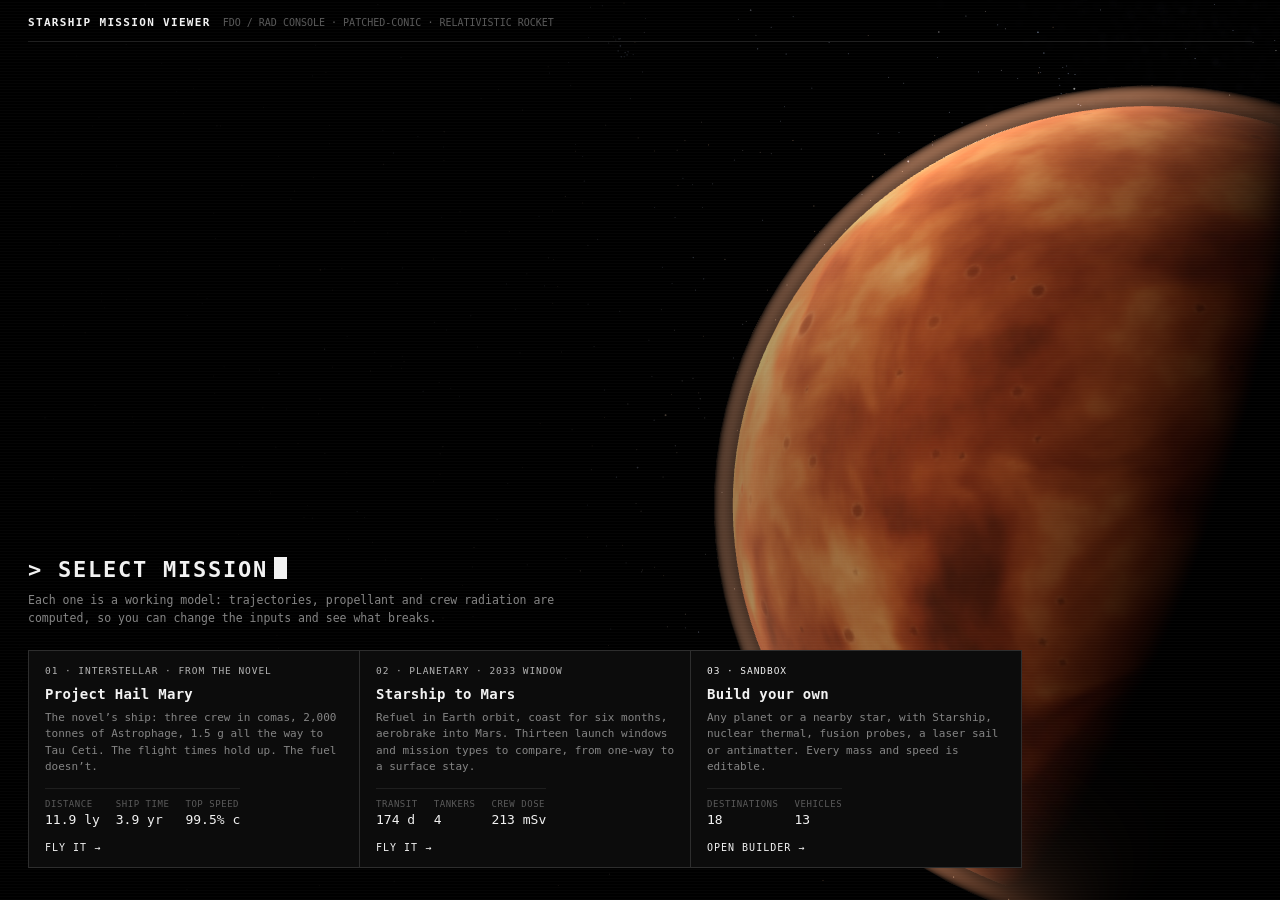
==== commit 0b7da9e9: "Terminal console style in black and white, holographic vehicles, single-column hazards - Revert the " ====
--- a/index.html
+++ b/index.html
@@ -10,48 +10,55 @@
 <div id="start">
   <canvas id="hero"></canvas>
   <div class="start-inner">
-    <header class="brand">Starship Mission Viewer</header>
+    <header class="brand"><b>STARSHIP MISSION VIEWER</b><span>FDO / RAD CONSOLE · PATCHED-CONIC · RELATIVISTIC ROCKET</span></header>
 
     <section id="choose">
-      <h1>Pick a mission</h1>
+      <h1><span class="pr">&gt;</span> SELECT MISSION<span class="cur"></span></h1>
       <p class="lede">Each one is a working model: trajectories, propellant and crew radiation are computed, so you can change the inputs and see what breaks.</p>
       <div class="cards">
         <button class="card" data-preset="hailmary" data-hero="star">
+          <span class="kicker">01 · INTERSTELLAR · FROM THE NOVEL</span>
           <h2>Project Hail Mary</h2>
           <p>The novel’s ship: three crew in comas, 2,000 tonnes of Astrophage, 1.5 g all the way to Tau Ceti. The flight times hold up. The fuel doesn’t.</p>
           <dl><div><dt>Distance</dt><dd>11.9 ly</dd></div><div><dt>Ship time</dt><dd>3.9 yr</dd></div><div><dt>Top speed</dt><dd>99.5% c</dd></div></dl>
+          <span class="go">FLY IT →</span>
         </button>
         <button class="card" data-preset="mars" data-hero="mars">
+          <span class="kicker">02 · PLANETARY · 2033 WINDOW</span>
           <h2>Starship to Mars</h2>
           <p>Refuel in Earth orbit, coast for six months, aerobrake into Mars. Thirteen launch windows and mission types to compare, from one-way to a surface stay.</p>
           <dl><div><dt>Transit</dt><dd>174 d</dd></div><div><dt>Tankers</dt><dd>4</dd></div><div><dt>Crew dose</dt><dd>213 mSv</dd></div></dl>
+          <span class="go">FLY IT →</span>
         </button>
         <button class="card build" data-go="builder" data-hero="earth">
+          <span class="kicker">03 · SANDBOX</span>
           <h2>Build your own</h2>
           <p>Any planet or a nearby star, with Starship, nuclear thermal, fusion probes, a laser sail or antimatter. Every mass and speed is editable.</p>
           <dl><div><dt>Destinations</dt><dd>18</dd></div><div><dt>Vehicles</dt><dd>13</dd></div></dl>
+          <span class="go">OPEN BUILDER →</span>
         </button>
       </div>
     </section>
 
     <section id="builder" hidden>
-      <div class="bhead"><button class="ghost" id="bback">← Back</button><h1>Build a mission</h1></div>
+      <div class="bhead"><button class="ghost" id="bback">← BACK</button><h1><span class="pr">&gt;</span> BUILD MISSION<span class="cur"></span></h1></div>
       <div class="bgrid">
         <div class="bcol">
-          <h3>Destination</h3>
+          <h3><span>01</span>Destination</h3>
           <div class="grp">Planets</div><div id="dPlanets" class="chips"></div>
           <div class="grp">Nearby stars</div><div id="dStars" class="chips"></div>
           <p id="destBlurb" class="blurb"></p>
         </div>
         <div class="bcol">
-          <h3>Vehicle</h3>
+          <h3><span>02</span>Vehicle</h3>
+          <div id="bholowrap" class="holowrap builder"><canvas id="bholo"></canvas><div class="holo-hud"><b id="bholoname">—</b><span id="bhololen"></span></div></div>
           <div id="vehList" class="vlist"></div>
         </div>
         <div class="bcol">
-          <h3>Settings</h3>
+          <h3><span>03</span>Parameters</h3>
           <div id="params" class="params"></div>
           <div id="estimate" class="estimate"></div>
-          <button id="launch" class="primary">Launch mission</button>
+          <button id="launch" class="primary">LAUNCH MISSION →</button>
         </div>
       </div>
     </section>
@@ -61,38 +68,38 @@
 <!-- ============================================================ dashboard -->
 <div id="app" hidden>
   <header id="bar">
-    <button id="home" class="ghost">← Missions</button>
+    <button id="home" class="ghost">← MISSIONS</button>
     <div class="title"><b id="mtitle">—</b><span id="msub"></span></div>
-    <button id="edit" class="ghost">Edit mission</button>
+    <button id="edit" class="ghost">EDIT</button>
     <div class="spacer"></div>
-    <div id="scale" class="seg solar-only"><button data-s="true" class="on">True scale</button><button data-s="false">Enlarged planets</button></div>
-    <label class="tog star-only" title="Bend and recolour the background stars as the crew would see them at this speed"><input type="checkbox" id="rel" checked> Crew’s-eye sky</label>
-    <button id="resetlayout" class="ghost small" title="Reset panel sizes">Reset layout</button>
+    <div id="scale" class="seg solar-only"><button data-s="true" class="on">TRUE SCALE</button><button data-s="false">ENLARGED (NOT TO SCALE)</button></div>
+    <label class="tog star-only" title="Bend and recolour the background stars as the crew would see them at this speed"><input type="checkbox" id="rel" checked> RELATIVISTIC SKY</label>
+    <button id="resetlayout" class="ghost small" title="Reset panel sizes">RESET LAYOUT</button>
     <div class="clock">
-      <div><span class="k">Earth</span><span id="date">—</span></div>
-      <div><span class="k">Elapsed</span><span id="met" class="acc">—</span></div>
-      <div class="star-only"><span class="k">Ship clock</span><span id="shipclock" class="acc2">—</span></div>
-      <div class="star-only"><span class="k">Speed</span><span id="speedv">—</span></div>
+      <div><span class="k">EPOCH UTC</span><span id="date">—</span></div>
+      <div><span class="k">MET</span><span id="met" class="acc">—</span></div>
+      <div class="star-only"><span class="k">SHIP τ</span><span id="shipclock" class="acc2">—</span></div>
+      <div class="star-only"><span class="k">β</span><span id="speedv">—</span></div>
     </div>
   </header>
 
   <main id="grid">
     <div class="stack" id="colL">
       <section class="panel" id="pCmp" data-grow="5">
-        <div class="ph"><h2 id="cmpTitle">Trajectory options</h2><button class="max" title="Expand">⤢</button></div>
+        <div class="ph"><h2 id="cmpTitle">Mission comparison</h2><span class="hint" id="cmpHint"></span><button class="max" title="Expand">⤢</button></div>
         <div id="modes" class="seg modes"></div>
         <div class="pb tbl-wrap"><table id="cmp" class="grid"></table></div>
       </section>
       <section class="panel" id="pEvt" data-grow="3">
-        <div class="ph"><h2>Event sequence</h2><span class="hint" id="selname"></span><button class="max" title="Expand">⤢</button></div>
+        <div class="ph"><h2>Selected · event sequence</h2><span class="hint" id="selname"></span><button class="max" title="Expand">⤢</button></div>
         <div class="pb tbl-wrap"><table id="evt" class="grid"></table></div>
       </section>
       <section class="panel" id="pBud" data-grow="4">
-        <div class="ph"><h2 id="budtitle">Δv and propellant</h2><button class="max" title="Expand">⤢</button></div>
+        <div class="ph"><h2 id="budtitle">Δv budget / vehicle</h2><button class="max" title="Expand">⤢</button></div>
         <div class="pb scroll">
           <div id="budget" class="kv"></div>
-          <div id="isruwrap"><div class="sub-h">Surface propellant plant: power vs production time</div><canvas id="isruchart"></canvas></div>
-          <details id="tankx" class="explain"><summary>What does “tankers” mean?</summary>
+          <div id="isruwrap"><div class="sub-h">ISRU · REQUIRED POWER vs PRODUCTION TIME <span class="dim">Sabatier + electrolysis, 13.6 kWh/kg (11.2–20.2)</span></div><canvas id="isruchart"></canvas></div>
+          <details id="tankx" class="explain"><summary>TANKERS: what the number means</summary>
             <p>Each tanker is another Starship launch that docks with the crewed ship in low Earth orbit and tops up its tanks. Total launches = 1 + tankers. Ship-to-ship propellant transfer has not been demonstrated yet, and boil-off is not modelled.</p></details>
         </div>
       </section>
@@ -100,21 +107,22 @@
     <div class="gutter colg" data-side="L"></div>
     <div class="stack" id="colM">
       <section class="panel scene" id="pScene" data-grow="7">
-        <div id="scene" title="Drag to orbit, scroll to zoom, double-click to reset"><canvas id="c"></canvas><div id="labels"></div><div id="tip"></div></div>
-        <div class="legend"><span><i class="ln fl"></i>Flown</span><span><i class="ln pl"></i>Planned</span><span><i class="sq la"></i>Depart / arrive</span><span class="solar-only"><i class="sq fb"></i>Flyby</span><span><i class="sq ds"></i>Burn</span><span><i class="sq hzd"></i>Hazard</span></div>
+        <div id="scene"><canvas id="c"></canvas><div id="labels"></div><div id="tip"></div></div>
+        <div class="legend"><span><i class="ln fl"></i>FLOWN</span><span><i class="ln pl"></i>PLANNED</span><span><i class="sq la"></i>LAUNCH/ARR</span><span class="solar-only"><i class="sq fb"></i>FLYBY</span><span><i class="sq ds"></i>BURN</span><span><i class="sq hzd"></i>HAZARD</span></div>
+        <div class="viewhint">DRAG ORBIT · SCROLL ZOOM · DBL-CLICK RESET</div>
         <button class="max" title="Expand">⤢</button>
       </section>
       <section class="panel" id="pHz" data-grow="3">
-        <div class="ph"><h2>Hazards</h2><span id="hzcount" class="hzcount"></span><button class="max" title="Expand">⤢</button></div>
+        <div class="ph"><h2>Hazards · risk summary</h2><span id="hzcount" class="hzcount"></span><span class="hint">click card to expand · jumps timeline</span><button class="max" title="Expand">⤢</button></div>
         <div class="pb scroll"><div id="hzt" class="hzgrid"></div></div>
       </section>
     </div>
     <div class="gutter colg" data-side="R"></div>
     <div class="stack" id="colR">
       <section class="panel" id="pRad" data-grow="6">
-        <div class="ph"><h2>Crew radiation</h2><label class="tog" id="shelterwrap"><input type="checkbox" id="shelter" checked> Storm shelter <span id="shval" class="dim"></span></label><button class="max" title="Expand">⤢</button></div>
+        <div class="ph"><h2>Crew radiation · effective dose (mSv)</h2><label class="tog" id="shelterwrap"><input type="checkbox" id="shelter" checked> STORM SHELTER <span id="shval" class="dim"></span></label><button class="max" title="Expand">⤢</button></div>
         <div class="pb scroll">
-          <div id="regseg" class="seg reg"><span class="k">Mars habitat</span><button data-r="0">Ship hull</button><button data-r="0.5">0.5 m regolith</button><button data-r="1">1 m regolith</button></div>
+          <div id="regseg" class="seg reg"><span class="k">MARS HABITAT</span><button data-r="0">STARSHIP HULL</button><button data-r="0.5">0.5 m REGOLITH</button><button data-r="1">1.0 m REGOLITH</button></div>
           <div class="chartwrap"><canvas id="dosechart"></canvas></div>
           <div id="radnow" class="kv now"></div>
           <div id="limits" class="limits"></div>
@@ -123,8 +131,9 @@
         </div>
       </section>
       <section class="panel" id="pCab" data-grow="4">
-        <div class="ph"><h2>Crew cabin</h2><span class="hint" id="cutnote"></span><button class="max" title="Expand">⤢</button></div>
-        <div id="cutwrap"><canvas id="cut"></canvas><div id="cutleg"></div></div>
+        <div class="ph"><div id="vseg" class="seg mini"><button data-v="holo" class="on">VEHICLE</button><button data-v="cabin">CREW CABIN</button></div><span class="hint" id="cutnote"></span><button class="max" title="Expand">⤢</button></div>
+        <div id="holowrap" class="holowrap"><canvas id="holo"></canvas><div class="holo-hud"><b id="holoname">—</b><span id="hololen"></span><span id="holothr" class="thr"></span></div></div>
+        <div id="cutwrap" hidden><canvas id="cut"></canvas><div id="cutleg"></div></div>
       </section>
     </div>
   </main>
@@ -135,10 +144,10 @@
       <div id="track"><canvas id="tlc"></canvas><div id="ticks"></div><div id="knob"></div></div>
       <div class="tl-axis" id="tlaxis"></div>
     </div>
-    <select id="speed" title="Playback speed"><option value="10">Slow</option><option value="45" selected>Normal</option><option value="120">Fast</option><option value="365">Very fast</option></select>
+    <select id="speed" title="Playback speed"><option value="10">SPEED 1×</option><option value="45" selected>SPEED 4×</option><option value="120">SPEED 12×</option><option value="365">SPEED 36×</option></select>
   </footer>
 </div>
 
-<div id="loading"><span>Loading</span></div>
+<div id="loading"><span>LOADING</span></div>
 <script type="module" src="./js/main.js"></script>
 </body></html>
--- a/style.css
+++ b/style.css
@@ -1,265 +1,276 @@
-/* See DESIGN.md for the rules this file follows. */
-@font-face{font-family:Geist;src:url(fonts/Geist-Variable.woff2) format("woff2");font-weight:100 900;font-display:swap}
-@font-face{font-family:"Geist Mono";src:url(fonts/GeistMono-Variable.woff2) format("woff2");font-weight:100 900;font-display:swap}
-:root{
-  --bg:#0b0b0b;--p:#121212;--p2:#181818;--p3:#1f1f1f;--p4:#272727;--ln:#242424;
-  --tx:#e8e8e8;--tx2:#a6a6a6;--dim:#767676;--mute:#555;
-  --ok:#86b08c;--warn:#c9a24f;--bad:#d0675d;
-  --sans:Geist,ui-sans-serif,system-ui,sans-serif;
-  --mono:"Geist Mono",ui-monospace,Menlo,monospace;
-  --lw:min(540px,33vw);--rw:min(420px,26vw);
-}
-*{box-sizing:border-box;border-radius:0}
-html,body{margin:0;height:100%;background:var(--bg);color:var(--tx);font:13px/1.5 var(--sans);-webkit-font-smoothing:antialiased}
+/* Terminal / flight-console style. See DESIGN.md. */
+:root{--bg:#000000;--p:#0a0a0a;--p2:#101010;--p3:#1c1c1c;--ln:#1f1f1f;--ln2:#2e2e2e;--tx:#cfcfcf;--hi:#f2f2f2;--dim:#858585;--mute:#5a5a5a;--acc:#f2f2f2;--ok:#5fbf7f;--warn:#e0b050;--bad:#e0605a;
+  --mono:ui-monospace,"JetBrains Mono","DejaVu Sans Mono",Menlo,Consolas,monospace;--lw:max(560px,35%);--rw:max(380px,24%)}
+*{box-sizing:border-box}html,body{margin:0;height:100%;background:var(--bg);color:var(--tx);font:11px/1.35 var(--mono);font-variant-numeric:tabular-nums}
 button,input,select{font:inherit;color:inherit}
 [hidden]{display:none!important}
-.dim{color:var(--dim)}.ok{color:var(--ok)}.no{color:var(--bad)}.wn{color:var(--warn)}.acc{color:var(--tx)}.acc2{color:var(--tx)}
-em{font-style:normal;color:var(--dim)}
-a{color:var(--tx2)}
-.ghost{background:var(--p3);border:0;color:var(--tx2);padding:6px 11px;cursor:pointer;white-space:nowrap}
-.ghost:hover{background:var(--p4);color:var(--tx)}
-.ghost.small{padding:4px 9px;font-size:12px}
-.link{background:none;border:0;padding:0;color:var(--dim);cursor:pointer;text-decoration:underline;text-underline-offset:3px;font-size:12px;align-self:flex-start;margin-top:4px}
-.link:hover{color:var(--tx)}
-.primary{background:var(--tx);color:#0b0b0b;border:0;padding:12px 18px;font-weight:600;cursor:pointer;width:100%;font-size:14px}
+.ok{color:var(--ok)}.no{color:var(--bad)}.wn{color:var(--warn)}.dim{color:var(--mute)}.acc{color:var(--acc)}.acc2{color:var(--acc)}
+em{font-style:normal;color:var(--mute)}
+a{color:var(--acc)}
+.ghost{background:transparent;border:1px solid var(--ln2);color:var(--dim);font:10px var(--mono);letter-spacing:.06em;padding:4px 9px;cursor:pointer;white-space:nowrap;text-transform:uppercase}
+.ghost:hover{color:var(--hi);background:var(--p3)}
+.ghost.small{padding:3px 7px;font-size:9.5px}
+.primary{background:#f2f2f2;border:1px solid #f2f2f2;color:#000;font:11px var(--mono);letter-spacing:.12em;padding:10px 14px;cursor:pointer;width:100%;}
 .primary:hover{background:#fff}.primary:disabled{opacity:.35;cursor:default}
+.tag{border:1px solid var(--ln2);padding:0 3px;font-size:9px;color:var(--tx);margin-left:5px;letter-spacing:.04em;vertical-align:1px}
+.tag.acc{color:var(--acc)}.tag.ok{color:var(--ok)}
 
 /* ===================================================== start screen */
 #start{position:fixed;inset:0;overflow:auto;background:#000}
 #hero{position:fixed;inset:0;width:100%;height:100%;display:block}
-#start::before{content:"";position:fixed;inset:0;background:linear-gradient(90deg,rgba(8,8,8,.94) 0%,rgba(8,8,8,.75) 40%,rgba(8,8,8,0) 72%);pointer-events:none;z-index:1}
-.start-inner{position:relative;z-index:2;min-height:100%;padding:28px 44px 44px;display:flex;flex-direction:column;max-width:1500px}
-.brand{font-size:13px;font-weight:500;color:var(--tx2)}
+#start::before{content:"";position:fixed;inset:0;background:linear-gradient(90deg,rgba(0,0,0,.95) 0%,rgba(0,0,0,.78) 42%,rgba(0,0,0,0) 72%);pointer-events:none;z-index:1}
+#start::after{content:"";position:fixed;inset:0;pointer-events:none;z-index:1;background:repeating-linear-gradient(0deg,rgba(255,255,255,.018) 0 1px,transparent 1px 3px)}
+.start-inner{position:relative;z-index:2;min-height:100%;padding:16px 28px 32px;display:flex;flex-direction:column;max-width:1500px}
+.brand{display:flex;gap:12px;align-items:baseline;padding-bottom:10px;border-bottom:1px solid var(--ln)}
+.brand b{letter-spacing:.12em;color:var(--hi);font-size:11px;font-weight:600}.brand span{color:var(--mute);font-size:10px}
 #choose{margin-top:auto;padding-top:9vh}
-h1{font-size:clamp(30px,4vw,44px);line-height:1.1;margin:0 0 12px;font-weight:600;letter-spacing:-.025em;color:#fff}
-.lede{color:var(--tx2);font-size:15px;max-width:540px;margin:0 0 32px}
-.cards{display:grid;grid-template-columns:repeat(3,minmax(0,320px));gap:2px}
-.card{text-align:left;background:rgba(18,18,18,.92);border:0;padding:22px 22px 20px;cursor:pointer;display:flex;flex-direction:column;gap:10px;transition:background .15s}
-.card:hover,.card:focus-visible{background:rgba(34,34,34,.96);outline:none}
-.card h2{margin:0;font-size:18px;font-weight:600;color:#fff;letter-spacing:-.01em}
-.card p{margin:0;color:var(--tx2);font-size:13px;line-height:1.55}
-.card dl{display:flex;gap:22px;margin:auto 0 0;padding-top:14px}
-.card dt{font-size:12px;color:var(--dim)}
-.card dd{margin:1px 0 0;font:500 15px var(--mono);color:#fff}
+h1{font:600 22px var(--mono);letter-spacing:.08em;color:var(--hi);margin:0 0 10px}
+h1 .pr{color:var(--acc)}
+.cur{display:inline-block;width:.6em;height:1em;background:var(--acc);margin-left:6px;vertical-align:-2px;animation:blink 1.1s steps(1) infinite}
+@keyframes blink{50%{opacity:0}}
+.lede{color:var(--dim);font-size:11.5px;max-width:560px;margin:0 0 22px;line-height:1.55}
+.cards{display:grid;grid-template-columns:repeat(3,minmax(0,330px));gap:1px;background:var(--ln2);border:1px solid var(--ln2);width:max-content;max-width:100%}
+.card{text-align:left;background:rgba(10,10,10,.94);border:0;padding:14px 16px 13px;cursor:pointer;display:flex;flex-direction:column;gap:8px;font:inherit}
+.card:hover,.card:focus-visible{background:rgba(26,26,26,.97);outline:none;box-shadow:inset 0 -2px 0 var(--acc)}
+.card .kicker{font-size:9.5px;letter-spacing:.1em;color:var(--acc)}
+.card[data-preset=hailmary] .kicker{color:#b4b4b4}.card[data-preset=mars] .kicker{color:#b4b4b4}
+.card h2{margin:0;font:600 14px var(--mono);color:var(--hi);letter-spacing:.02em}
+.card p{margin:0;color:var(--dim);font-size:11px;line-height:1.5}
+.card dl{display:flex;gap:16px;margin:4px 0 0;padding-top:9px;border-top:1px solid var(--ln)}
+.card dt{font-size:9px;color:var(--mute);letter-spacing:.06em;text-transform:uppercase}
+.card dd{margin:1px 0 0;font-size:13px;color:var(--hi)}
+.card .go{margin-top:auto;padding-top:4px;color:var(--acc);font-size:10px;letter-spacing:.1em}
 
 /* builder */
-#builder{margin-top:28px}
-.bhead{display:flex;align-items:center;gap:18px;margin-bottom:20px}.bhead h1{margin:0;font-size:28px}
-.bgrid{display:grid;grid-template-columns:minmax(260px,1fr) minmax(300px,1.2fr) minmax(300px,1fr);gap:2px;align-items:stretch}
-.bcol{background:rgba(18,18,18,.94);padding:20px}
-.bcol h3{margin:0 0 14px;font-size:15px;font-weight:600;color:#fff}
-.grp{font-size:12px;color:var(--dim);margin:16px 0 6px}
-.grp:first-of-type{margin-top:0}
-.chips{display:grid;grid-template-columns:repeat(auto-fill,minmax(150px,1fr));gap:2px}
-.chips button{display:flex;justify-content:space-between;align-items:baseline;gap:6px;white-space:nowrap;background:var(--p2);border:0;padding:7px 10px;cursor:pointer;color:var(--tx2);font-size:13px;text-align:left}
-.chips button em{font:11.5px var(--mono)}
-.chips button:hover{background:var(--p3);color:var(--tx)}
-.chips button.on{background:var(--p4);color:#fff}
-.blurb{margin:16px 0 0;color:var(--tx2);font-size:13px;line-height:1.55}
-.blurb b{color:#fff;font-weight:600}
-.vlist{display:flex;flex-direction:column;gap:2px;max-height:min(62vh,640px);overflow:auto}
-.veh{text-align:left;background:var(--p2);border:0;padding:11px 13px;cursor:pointer;display:flex;flex-direction:column;gap:3px;box-shadow:inset 2px 0 0 transparent}
-.veh:hover{background:var(--p3)}.veh.on{background:var(--p4);box-shadow:inset 2px 0 0 var(--tx)}
-.veh .vt{display:flex;align-items:baseline;gap:8px;flex-wrap:wrap}.veh .vt b{color:#fff;font-weight:600}.veh .vt em{font-size:12px}
-.veh .vb{color:var(--dim);font-size:12.5px;line-height:1.5}
-.veh.on .vb{color:var(--tx2)}
-.params{display:flex;flex-direction:column;gap:6px}
-.field{display:grid;grid-template-columns:1fr 112px 56px;align-items:center;gap:10px;font-size:13px;color:var(--tx2)}
-.field input{background:var(--bg);border:0;box-shadow:inset 0 -1px 0 var(--p4);color:#fff;font:13px var(--mono);padding:6px 8px;text-align:right;width:100%}
-.field input:focus{outline:none;box-shadow:inset 0 -1px 0 var(--tx)}
-.field em{font-size:12px}
-.check{display:flex;gap:9px;align-items:flex-start;font-size:13px;color:var(--tx2);cursor:pointer;line-height:1.45;margin-top:4px}.check input{accent-color:#ddd;margin-top:3px}
-.estimate{margin:18px 0 16px;padding:14px 0 0;min-height:70px;box-shadow:inset 0 1px 0 var(--ln)}
-.est-grid{display:grid;grid-template-columns:1fr 1fr;gap:12px 16px}
-.est-grid span{display:block;font-size:12px;color:var(--dim)}
-.est-grid b{font:500 15px var(--mono);color:#fff}
-.estimate .bad{margin-top:12px;color:#e0a09a;font-size:12.5px;line-height:1.5}
+#builder{margin-top:20px}
+.bhead{display:flex;align-items:center;gap:14px;margin-bottom:12px}.bhead h1{margin:0}
+.bgrid{display:grid;grid-template-columns:minmax(260px,1fr) minmax(300px,1.2fr) minmax(300px,1fr);gap:1px;background:var(--ln2);border:1px solid var(--ln2);align-items:stretch}
+.bcol{background:rgba(10,10,10,.95);padding:0 0 12px}
+.bcol h3{margin:0 0 10px;padding:6px 10px;font:400 10px var(--mono);letter-spacing:.08em;text-transform:uppercase;color:#b4b4b4;background:var(--p2);border-bottom:1px solid var(--ln)}
+.bcol h3 span{color:var(--acc);margin-right:8px}
+.bcol>*:not(h3){margin-left:10px;margin-right:10px}
+.grp{font-size:9.5px;letter-spacing:.08em;text-transform:uppercase;color:var(--mute);margin:10px 0 5px}
+.chips{display:grid;grid-template-columns:repeat(auto-fill,minmax(140px,1fr));gap:1px;background:var(--ln);border:1px solid var(--ln)}
+.chips button{display:flex;align-items:baseline;gap:6px;background:var(--p);border:0;padding:4px 7px;cursor:pointer;color:var(--dim);font-size:10.5px;text-align:left;white-space:nowrap}
+.chips button i{font-style:normal;font-size:8px}
+.chips button em{margin-left:auto;font-size:9.5px}
+.chips button:hover{background:#151515;color:var(--hi)}
+.chips button.on{background:#1e1e1e;color:#fff;box-shadow:inset 2px 0 0 var(--acc)}
+.blurb{margin:10px 10px 0;color:var(--dim);font-size:10.5px;line-height:1.5;border-left:2px solid var(--ln2);padding-left:8px}
+.blurb b{color:var(--hi);font-weight:400}
+.vlist{display:flex;flex-direction:column;gap:1px;background:var(--ln);border:1px solid var(--ln);max-height:min(62vh,640px);overflow:auto}
+.veh{text-align:left;background:var(--p);border:0;padding:7px 9px;cursor:pointer;display:flex;flex-direction:column;gap:2px;font:inherit}
+.veh:hover{background:#151515}.veh.on{background:#1e1e1e;box-shadow:inset 2px 0 0 var(--acc)}
+.veh .vt{display:flex;align-items:baseline;gap:7px;flex-wrap:wrap}.veh .vt b{color:var(--hi);font-weight:600}.veh .vt em{font-size:10px}
+.veh .vb{color:var(--dim);font-size:10px;line-height:1.45}
+.params{display:flex;flex-direction:column;gap:4px}
+.field{display:grid;grid-template-columns:1fr 100px 50px;align-items:center;gap:8px;font-size:10.5px;color:var(--dim);text-transform:uppercase;letter-spacing:.04em}
+.field input{background:#050505;border:1px solid var(--ln2);color:var(--hi);padding:3px 6px;text-align:right;width:100%;font-size:11px}
+.field input:focus{outline:none;border-color:var(--acc)}
+.field em{font-size:9.5px;text-transform:none}
+.check{display:flex;gap:7px;align-items:flex-start;font-size:10.5px;color:var(--dim);cursor:pointer;line-height:1.4;margin-top:3px}.check input{accent-color:#f2f2f2;margin:1px 0 0}
+.params .ghost{align-self:flex-start;margin-top:5px}
+.bcol .primary{width:calc(100% - 20px)}
+.estimate{margin-top:12px!important;margin-bottom:12px!important;border:1px solid var(--ln);background:#050505;min-height:60px}
+.est-grid{display:grid;grid-template-columns:1fr 1fr;gap:1px;background:var(--ln)}
+.est-grid>div{background:#050505;padding:5px 8px}
+.est-grid span{display:block;font-size:9px;color:var(--mute);letter-spacing:.06em;text-transform:uppercase}
+.est-grid b{font-weight:500;font-size:12.5px;color:var(--hi)}
+.estimate .bad{padding:6px 8px;color:var(--bad);font-size:10.5px;line-height:1.45;border-top:1px solid var(--ln)}
 
 /* ===================================================== dashboard shell */
-#app{display:grid;height:100vh;grid-template-rows:52px minmax(0,1fr) 64px;background:var(--bg)}
-#bar{display:flex;align-items:center;gap:10px;padding:0 12px;background:var(--p);min-width:0;white-space:nowrap}
-#bar .title{display:flex;flex-direction:column;min-width:0;overflow:hidden;margin:0 6px}
-#bar .title b{color:#fff;font-weight:600;font-size:14px;overflow:hidden;text-overflow:ellipsis}
-#bar .title span{color:var(--dim);font-size:12px;overflow:hidden;text-overflow:ellipsis}
+#app{display:grid;height:100vh;grid-template-rows:34px minmax(0,1fr) 58px;background:var(--ln);gap:1px}
+#bar{display:flex;align-items:center;gap:12px;padding:0 10px;background:var(--p2);border-bottom:1px solid var(--ln2);white-space:nowrap;overflow:hidden;min-width:0}
+#bar .title{display:flex;align-items:baseline;gap:10px;min-width:0;overflow:hidden}
+#bar .title b{letter-spacing:.12em;color:var(--hi);font-size:11px;text-transform:uppercase;font-weight:600}
+#bar .title span{color:var(--mute);font-size:10px;overflow:hidden;text-overflow:ellipsis;text-transform:uppercase}
 #bar .spacer{flex:1}
-.seg{display:flex;gap:2px}
-.seg button{background:var(--p2);border:0;color:var(--dim);font-size:12px;padding:5px 10px;cursor:pointer}
-.seg button:hover{color:var(--tx)}
-.seg button.on{background:var(--p4);color:#fff}
-.clock{display:flex;gap:18px;margin-left:8px}
-.clock>div{display:flex;flex-direction:column;align-items:flex-end;line-height:1.3}
-.clock .k{color:var(--dim);font-size:11.5px}
-.clock span:not(.k){font:500 13px var(--mono);color:#fff}
-.tog{color:var(--tx2);font-size:12px;cursor:pointer;display:flex;align-items:center;gap:6px;white-space:nowrap}.tog input{accent-color:#ddd;margin:0}
+.seg{display:flex;border:1px solid var(--ln2)}
+.seg button{background:transparent;color:var(--dim);border:0;border-right:1px solid var(--ln2);font:10px var(--mono);letter-spacing:.06em;padding:4px 8px;cursor:pointer;text-transform:uppercase}
+.seg button:last-child{border-right:0}
+.seg button.on{background:#1c1c1c;color:var(--hi);box-shadow:inset 0 -2px 0 var(--acc)}
+.clock{display:flex;gap:8px;align-items:baseline}
+.clock>div{display:flex;gap:6px;align-items:baseline}
+.clock .k{color:var(--mute);font-size:9px}
+.clock span:not(.k){color:var(--hi)}#met,#shipclock{color:var(--acc)!important}
+.tog{color:var(--dim);letter-spacing:0;font-size:9.5px;cursor:pointer;display:flex;align-items:center;gap:4px;white-space:nowrap}.tog input{margin:0;accent-color:#f2f2f2}
 body.mode-star .solar-only,body.mode-solar .star-only{display:none!important}
 
-#grid{display:grid;grid-template-columns:var(--lw) 3px minmax(0,1fr) 3px var(--rw);min-height:0;padding-top:3px}
-.stack{display:flex;flex-direction:column;min-height:0;min-width:0}
-.panel{flex:1 1 0;min-height:90px;min-width:0;display:flex;flex-direction:column;background:var(--p);overflow:hidden;position:relative}
-.gutter{background:var(--bg);position:relative;flex:none;z-index:3}
+#grid{display:grid;grid-template-columns:var(--lw) 1px minmax(0,1fr) 1px var(--rw);min-height:0;background:var(--ln)}
+.stack{display:flex;flex-direction:column;min-height:0;min-width:0;gap:0}
+.panel{flex:1 1 0;min-height:80px;min-width:0;display:flex;flex-direction:column;background:var(--p);overflow:hidden;position:relative}
+.gutter{background:var(--ln);position:relative;flex:none;z-index:3}
 .gutter.colg{cursor:col-resize}
-.gutter.rowg{height:3px;cursor:row-resize}
-.gutter::after{content:"";position:absolute;inset:0;background:transparent;transition:background .12s}
+.gutter.rowg{height:1px;cursor:row-resize}
+.gutter::after{content:"";position:absolute;inset:0}
 .gutter.colg::after{left:-3px;right:-3px}.gutter.rowg::after{top:-3px;bottom:-3px}
-.gutter:hover::after,.gutter.drag::after{background:#3a3a3a}
+.gutter:hover,.gutter.drag{background:var(--acc)}
 body.dragging{user-select:none;cursor:grabbing}body.dragging canvas{pointer-events:none}
-.ph{display:flex;align-items:center;gap:12px;padding:0 8px 0 12px;flex:none;height:36px}
-.ph h2{margin:0;font-size:13px;font-weight:600;color:#fff;white-space:nowrap}
-.ph .hint{color:var(--dim);font-size:12px;overflow:hidden;text-overflow:ellipsis;white-space:nowrap;flex:1;min-width:0}
-.ph .tog{margin-left:auto}
-.max{margin-left:auto;flex:none;background:transparent;border:0;color:var(--mute);width:24px;height:24px;cursor:pointer;font-size:13px;line-height:1}
-.ph .hint+.max,.ph .tog+.max{margin-left:0}
-.max:hover{color:#fff;background:var(--p3)}
-.panel.maxed{position:fixed;z-index:40;inset:52px 0 64px 0;box-shadow:0 20px 60px rgba(0,0,0,.6)}
+.ph{display:flex;justify-content:space-between;align-items:center;gap:10px;padding:5px 8px;border-bottom:1px solid var(--ln);background:var(--p2);color:#b4b4b4;letter-spacing:.08em;font-size:10px;flex:none;text-transform:uppercase}
+.ph h2{margin:0;font:400 10px var(--mono);letter-spacing:.08em;color:#b4b4b4;white-space:nowrap}
+.ph .hint{color:var(--mute);letter-spacing:0;font-size:9.5px;text-transform:none;overflow:hidden;text-overflow:ellipsis;white-space:nowrap;flex:1;min-width:0;text-align:right}
+.ph .tog{margin-left:auto;text-transform:none}
+.max{flex:none;background:transparent;border:1px solid transparent;color:var(--mute);width:18px;height:16px;cursor:pointer;font-size:11px;line-height:1;padding:0}
+.max:hover{color:var(--hi);border-color:var(--ln2)}
+.panel.maxed{position:fixed;z-index:40;inset:35px 0 59px 0;outline:1px solid var(--ln2)}
 body.has-max #grid .panel:not(.maxed){visibility:hidden}
 .pb{flex:1;min-height:0}.scroll{overflow:auto}
 .tbl-wrap{overflow:auto}
-.sub-h{font-size:12px;color:var(--dim);padding:14px 12px 4px}
-.note{color:var(--dim);font-size:12px;line-height:1.55;margin:10px 12px 14px}
-.empty{color:var(--dim);padding:12px;font-size:13px}
+.sub-h{font-size:10px;letter-spacing:.08em;color:#b4b4b4;padding:5px 8px;border-top:1px solid var(--ln);border-bottom:1px solid var(--ln);background:var(--p2)}
+.sub-h .dim{letter-spacing:0;font-size:9.5px;margin-left:8px}
+.note{color:var(--mute);font-size:9.5px;line-height:1.4;margin:6px 8px 8px}
+.empty{color:var(--mute);padding:8px}
 
 /* tables */
 table{border-collapse:collapse;width:100%}
-table.grid th,table.grid td{padding:6px 7px;text-align:right;white-space:nowrap;font:12px var(--mono)}
-table.grid td{box-shadow:inset 0 -1px 0 #191919}
-table.grid th{position:sticky;top:0;z-index:1;background:var(--p);color:var(--dim);font:400 12px var(--sans);cursor:pointer;vertical-align:bottom;box-shadow:inset 0 -1px 0 var(--ln)}
-table.grid th:hover{color:var(--tx)}
-th.sorted{color:#fff!important}th .u{display:block;color:var(--mute);font:11px var(--mono)}
+th,td{padding:2px 5px;font-size:10.5px;text-align:right;white-space:nowrap;border-bottom:1px solid #161616}
+table.grid th{position:sticky;top:0;z-index:1;background:#0e0e0e;color:var(--dim);font-weight:400;font-size:9.5px;letter-spacing:.04em;cursor:pointer;border-bottom:1px solid var(--ln2);text-transform:uppercase;vertical-align:bottom}
+th.sorted{color:var(--acc)}th .u{color:var(--mute);display:block;font-size:8.5px;text-transform:none}
 td.l,th.l{text-align:left!important}
 table.grid tbody tr{cursor:pointer}
-table.grid tbody tr:hover td{background:var(--p2)}
-tr.on td{background:var(--p3)!important;color:#fff}tr.on td:first-child{box-shadow:inset 2px 0 0 var(--tx),inset 0 -1px 0 #191919}
-td .sub{font:12px var(--sans);color:var(--dim);margin-top:1px}
-#cmp td.l{font-family:var(--sans);font-size:13px}#cmp td:first-child,#cmp th:first-child{padding-right:2px;width:22px}
-#evt td:nth-child(2),#evt td.l{font-family:var(--sans);font-size:12.5px;white-space:normal;min-width:180px}
-#evt i{display:inline-block;width:7px;height:7px;border:1.5px solid;margin-right:8px;vertical-align:0}
-.seg.modes{padding:0 12px 8px;gap:14px;flex-wrap:wrap;flex:none}
-.seg.modes button{background:none;padding:2px 0;font-size:12.5px;color:var(--dim)}
-.seg.modes button:hover{color:var(--tx)}
-.seg.modes button.on{background:none;color:#fff;box-shadow:inset 0 -1px 0 #fff}
-.seg.modes button .n{color:var(--mute);font:11px var(--mono);margin-left:5px}
-
-/* key/value blocks */
-.kv{display:grid;grid-template-columns:repeat(auto-fill,minmax(150px,1fr));gap:14px 12px;padding:12px}
-.kv>div>span{display:block;color:var(--dim);font-size:12px;line-height:1.35}
-.kv>div>span em{font:11px var(--mono);color:var(--mute)}
-.kv b{display:block;color:#fff;font:500 14px var(--mono);margin-top:2px}
-.kv b em{font-weight:400;font-size:11.5px}
+tr:hover td{background:#151515}tr.on td{background:#1e1e1e!important;color:#fff}tr.on td:first-child{box-shadow:inset 2px 0 0 var(--acc)}
+td .sub{color:var(--mute);font-size:9.5px;text-transform:uppercase}
+#evt td.l{white-space:normal;min-width:170px}
+#evt i{display:inline-block;width:7px;height:7px;border:1px solid;margin-right:5px}
+.seg.modes{display:flex;flex-wrap:wrap;border:0;border-bottom:1px solid var(--ln);padding:3px 6px;flex:none}
+.seg.modes button{font-size:9.5px;padding:2px 6px;border:1px solid var(--ln2);margin:0 -1px 0 0}
+.seg.modes button .n{color:var(--mute);margin-left:3px}
+
+/* key/value tiles */
+.kv{display:grid;grid-template-columns:repeat(3,1fr);gap:1px;background:var(--ln);border-bottom:1px solid var(--ln);flex:none}
+.kv>div{background:var(--p);padding:4px 7px}
+.kv>div>span{display:block;color:var(--mute);font-size:9px;letter-spacing:.04em;text-transform:uppercase}
+.kv>div>span em{text-transform:none}
+.kv b{display:block;color:var(--hi);font-weight:500;font-size:12px}
+.kv b em{font-size:9.5px;font-weight:400}
+.kv .hl{background:#121212}
 .kv .wide{grid-column:1/-1}
-.kv .why{font-size:12.5px;line-height:1.55}
-.kv .note{margin:0;padding:0}
-.kv .book{background:var(--p2);color:var(--tx2);font-size:13px;line-height:1.6;padding:12px 14px;margin-top:4px}
-.kv .book b{font:600 13px var(--sans);color:#fff;margin:0 0 4px}
-.kv .alert{color:var(--bad);font-size:12.5px}
-#isruwrap canvas{display:block;width:100%;height:150px}
-details.explain{padding:10px 12px 14px;color:var(--dim);font-size:13px}
-details.explain summary{cursor:pointer;color:var(--tx2)}details.explain p{margin:6px 0 0;line-height:1.55}
+.kv .why{font-size:10px;line-height:1.45}
+.kv .note{margin:0;font-size:9.5px}
+.kv .book{background:#111111;border-left:2px solid #f2f2f2;color:#cfcfcf;font-size:10.5px;line-height:1.5;padding:6px 9px}
+.kv .book b{display:block;font-size:9.5px;letter-spacing:.1em;color:#f2f2f2;text-transform:uppercase;margin-bottom:3px}
+.kv .alert{color:var(--bad)}
+#isruwrap canvas{display:block;width:100%;height:130px}
+details.explain{border-top:1px solid var(--ln);padding:4px 8px;color:var(--dim)}
+details.explain summary{cursor:pointer;color:#b4b4b4;font-size:10px;letter-spacing:.06em}details.explain p{margin:4px 0}
 
 /* scene */
 .panel.scene{background:#000}
 #scene{position:absolute;inset:0}
 #c{position:absolute;inset:0;width:100%;height:100%;display:block;touch-action:none}
 #labels{position:absolute;inset:0;pointer-events:none;overflow:hidden}
-.lb{position:absolute;left:0;top:0;font:12px var(--sans);color:#ddd;white-space:nowrap;padding:2px 6px;background:rgba(10,10,10,.82);transition:opacity .15s}
-.lb.planet{background:none;color:#9a9a9a;font-size:12px;text-shadow:0 1px 3px #000;padding:0 2px}
-.lb.star{background:none;color:#c8c8c8;font-size:12px;text-shadow:0 1px 3px #000;padding:0 2px}
-.lb.star .d{color:var(--dim);margin-left:6px;font:11px var(--mono)}
-.lb.star.minor{color:#6a6a6a;font-size:11px}
-.lb.star.target{color:#fff;font-weight:600}.lb.star.target .d{color:#a6a6a6}
-.lb.ring{background:none;color:#3c3c3c;font:11px var(--mono);padding:0}
-.lb.ship{color:#0b0b0b;background:#e8e8e8;font-weight:600}
-.lb.ship .sp{font:500 11px var(--mono);margin-left:5px;color:#444}
-.lb.hz{color:#e6a39c}.lb .dv{color:var(--tx2);margin-left:6px;font:11px var(--mono)}
-#tip{position:absolute;pointer-events:none;opacity:0;background:rgba(18,18,18,.97);padding:8px 10px;max-width:270px;z-index:5;font-size:12.5px;line-height:1.5;transition:opacity .1s}
-#tip b{color:#fff;font-weight:600}
-.legend{position:absolute;right:12px;top:10px;display:flex;gap:14px;color:var(--dim);font-size:11.5px;pointer-events:none;text-shadow:0 1px 2px #000}
-.legend i{display:inline-block;margin-right:6px;vertical-align:middle}.ln{width:16px;height:0;border-top:2px solid}.ln.fl{border-color:#d2d2d2}.ln.pl{border-color:#555}
-.sq{width:7px;height:7px;border:1.5px solid}.sq.la{border-color:#e8e8e8}.sq.fb{border-color:#8aaec4}.sq.ds{border-color:#c9a24f}.sq.hzd{border-color:#c96a5f}
-.panel.scene>.max{position:absolute;right:8px;bottom:8px;z-index:4;background:rgba(0,0,0,.5)}
+.lb{position:absolute;left:0;top:0;font:10px var(--mono);color:#d6d6d6;white-space:nowrap;padding:1px 4px;border:1px solid #3a3a3a;background:rgba(0,0,0,.78);letter-spacing:.03em;text-transform:uppercase;transition:opacity .15s}
+.lb.planet{border:0;background:none;color:#959595;font-size:9.5px;letter-spacing:.1em}
+.lb.star{border:0;background:none;color:#c0c0c0;font-size:10px;letter-spacing:.04em;text-shadow:0 1px 2px #000;text-transform:none}
+.lb.star .d{color:var(--mute);margin-left:5px;text-transform:none}
+.lb.star.minor{color:#5e5e5e}
+.lb.star.target{color:#ffffff}.lb.star.target .d{color:#8a8a8a}
+.lb.ring{border:0;background:none;color:#3a3a3a;font-size:9px;padding:0;text-transform:none}
+.lb.ship{color:#000;background:#f2f2f2;border-color:#f2f2f2}
+.lb.ship .sp{margin-left:4px;color:#555}
+.lb.hz{color:var(--bad);border-color:#6a2a28}.lb .dv{color:var(--acc);margin-left:5px;text-transform:none}
+#tip{position:absolute;pointer-events:none;opacity:0;background:#0c0c0c;border:1px solid var(--ln2);padding:5px 7px;max-width:280px;z-index:5}
+#tip b{color:var(--hi);font-weight:500}
+.legend{position:absolute;right:8px;top:8px;display:flex;gap:10px;color:var(--mute);font-size:9px;background:rgba(0,0,0,.6);padding:3px 6px;border:1px solid #222222;pointer-events:none}
+.legend i{display:inline-block;margin-right:4px;vertical-align:middle}.ln{width:14px;height:0;border-top:1px solid}.ln.fl{border-color:#f2f2f2}.ln.pl{border-color:#5a5a5a;border-top-style:dashed}
+.sq{width:7px;height:7px;border:1px solid}.sq.la{border-color:#f2f2f2}.sq.fb{border-color:#f2f2f2}.sq.ds{border-color:#e0b050}.sq.hzd{border-color:#e0605a}
+.viewhint{position:absolute;left:8px;bottom:8px;color:var(--mute);font-size:9px;background:rgba(0,0,0,.6);padding:3px 6px;border:1px solid #222222;pointer-events:none;letter-spacing:.04em}
+.panel.scene>.max{position:absolute;right:8px;bottom:8px;z-index:4;background:rgba(0,0,0,.6);border-color:#222222}
 
 /* hazards */
-.hzcount{display:flex;gap:12px;font-size:12px}
-.lv{font:500 12px var(--sans);white-space:nowrap}
-.lv.HIGH{color:var(--bad)}.lv.MED{color:var(--warn)}.lv.LOW{color:var(--ok)}.lv.INFO{color:var(--dim)}
-.hzgrid{display:grid;grid-template-columns:repeat(auto-fill,minmax(280px,1fr));gap:2px;padding:0 2px 2px}
-.hz{background:var(--p2);padding:12px 14px 13px;cursor:pointer;display:flex;flex-direction:column;gap:6px;min-width:0}
-.hz:hover{background:var(--p3)}
-.hz header{display:flex;align-items:baseline;gap:10px;font-size:12px;color:var(--dim)}
-.hz h3{margin:0;font-size:13.5px;font-weight:600;color:#fff;line-height:1.4}
-.hz .metric{display:flex;align-items:baseline;gap:8px}
-.hz .metric b{font:500 17px var(--mono);color:#fff;white-space:nowrap}
-.hz .metric span{color:var(--dim);font-size:12px;line-height:1.35}
-.hz .metric.p b{font-size:13px;color:var(--tx2)}
-.hz p{margin:0;color:var(--tx2);font-size:12.5px;line-height:1.55;display:-webkit-box;-webkit-line-clamp:2;-webkit-box-orient:vertical;overflow:hidden}
-.hz.open p{display:block;-webkit-line-clamp:unset}
-.hz footer{font-size:12px;margin-top:auto}
-.hz .src{color:var(--dim);text-underline-offset:3px;overflow:hidden;text-overflow:ellipsis;white-space:nowrap;display:block}
-.hz:not(.open) .src:not(a){display:none}
-.hz .src:hover{color:var(--tx)}
+.hzcount{display:flex;gap:4px;letter-spacing:0}
+.lv{display:inline-block;min-width:38px;text-align:center;border:1px solid;font-size:9px;padding:0 3px;letter-spacing:.04em}
+.lv.HIGH{color:var(--bad);border-color:#6a2a28}.lv.MED{color:var(--warn);border-color:#5e4a20}.lv.LOW{color:var(--ok);border-color:#24502f}.lv.INFO{color:var(--dim);border-color:var(--ln2)}
+.hzgrid{display:flex;flex-direction:column;border-bottom:1px solid var(--ln)}
+.hz{background:var(--p);border-bottom:1px solid var(--ln);cursor:pointer;min-width:0}
+.hz:hover{background:#151515}.hz.open{background:#121212}
+.hz .row{display:grid;grid-template-columns:auto minmax(0,1fr) auto auto 10px;align-items:baseline;gap:9px;padding:5px 8px}
+.hz h3{margin:0;font:500 10.5px var(--mono);color:var(--hi);white-space:nowrap;overflow:hidden;text-overflow:ellipsis}
+.hz.open h3{white-space:normal}
+.hz .mv{font-weight:500;font-size:11px;color:var(--hi);white-space:nowrap;max-width:240px;overflow:hidden;text-overflow:ellipsis}
+.hz .mv em{font-size:9.5px;font-weight:400}
+.hz .when{font-size:9.5px;color:var(--mute);white-space:nowrap;text-transform:uppercase}
+.hz .car{color:var(--mute);font-size:9px;transition:transform .15s}.hz.open .car{transform:rotate(90deg);color:var(--hi)}
+.hz .more{display:none;padding:0 8px 8px 55px}
+.hz.open .more{display:block}
+.hz .meta{display:flex;gap:12px;font-size:9.5px;color:var(--mute);text-transform:uppercase;letter-spacing:.04em;margin-bottom:4px}
+.hz .meta .p{color:var(--warn);text-transform:none;letter-spacing:0}
+.hz p{margin:0;color:var(--dim);font-size:10.5px;line-height:1.5;max-width:110ch}
+.hz footer{font-size:9.5px;margin-top:5px}
+.hz .src{color:var(--hi);text-decoration:none}
+.hz .src:hover{text-decoration:underline}
 
 /* radiation */
-.seg.reg{padding:0 12px 8px;align-items:baseline;gap:14px}
-.seg.reg .k{font-size:12.5px;color:var(--dim)}
-.seg.reg button{background:none;padding:2px 0;font-size:12.5px;color:var(--dim)}
-.seg.reg button.on{background:none;color:#fff;box-shadow:inset 0 -1px 0 #fff}
-.chartwrap{position:relative;height:clamp(170px,30%,260px)}
+.seg.reg{display:flex;align-items:center;border:0;padding:3px 8px;border-bottom:1px solid var(--ln)}
+.seg.reg .k{font-size:9px;color:var(--mute);margin-right:8px;letter-spacing:.06em}
+.seg.reg button{font-size:9.5px;padding:2px 6px;border:1px solid var(--ln2);margin-right:-1px}
+.chartwrap{position:relative;height:210px;border-bottom:1px solid var(--ln);flex:none}
 #dosechart{position:absolute;inset:0;width:100%;height:100%;display:block}
-.kv.now{grid-template-columns:repeat(auto-fit,minmax(88px,1fr));padding-top:6px}
-.limits{padding:8px 12px 4px;display:flex;flex-direction:column;gap:12px}
-.limits .empty{padding:0 0 4px}
-.lim .lt{display:flex;justify-content:space-between;align-items:baseline;font-size:12.5px;color:var(--tx2)}
-.lim .lt b{font:500 13px var(--mono)}.lim .lt b em{font-weight:400;font-size:11.5px}
-.lbar{height:4px;background:var(--p3);margin:5px 0 3px;overflow:hidden}
+.kv.now{grid-template-columns:repeat(auto-fit,minmax(90px,1fr))}
+.limits{padding:6px 8px 2px;display:flex;flex-direction:column;gap:6px;border-bottom:1px solid var(--ln)}
+.limits .empty{padding:0 0 2px}
+.lim .lt{display:flex;justify-content:space-between;align-items:baseline;font-size:9.5px;color:var(--dim);text-transform:uppercase;letter-spacing:.04em}
+.lim .lt b{font-weight:500;font-size:11px;letter-spacing:0;text-transform:none}
+.lbar{height:5px;background:#090909;border:1px solid var(--ln);margin:2px 0 1px}
 .lbar i{display:block;height:100%}.lbar i.ok{background:var(--ok)}.lbar i.wn{background:var(--warn)}.lbar i.no{background:var(--bad)}
-.lim .ln{font-size:11.5px;color:var(--mute);border:0;width:auto;height:auto}
-table.mini{margin:8px 0 0}
-table.mini td{padding:4px 12px;font:12px var(--mono);text-align:right;white-space:nowrap}
-table.mini td.l{text-align:left;font:12.5px var(--sans);color:var(--tx2)}
-table.mini td.dim{font-size:12px;white-space:normal;color:var(--dim)}
-table.mini td em{font-size:11px}
+.lim .ln{font-size:9px;color:var(--mute);border:0;width:auto;height:auto}
+table.mini td{padding:2px 8px}
+table.mini td.l{color:var(--dim)}
+table.mini td.dim{white-space:normal}
 
 /* cabin */
-#cutwrap{position:relative;flex:1;min-height:0;background:#0e0e0e}
+#cutwrap{position:relative;flex:1;min-height:0;background:#080808}
 #cut{position:absolute;inset:0;width:100%;height:100%;display:block}
-#cutleg{position:absolute;left:12px;right:12px;bottom:9px;display:flex;gap:14px;flex-wrap:wrap;align-items:baseline;font-size:12px;pointer-events:none}
-#cutleg b{margin-left:auto;font:500 12.5px var(--mono);color:#fff}
+#cutleg{position:absolute;left:6px;right:6px;bottom:4px;display:flex;gap:10px;flex-wrap:wrap;align-items:baseline;color:var(--mute);font-size:9px;pointer-events:none}
+#cutleg i{font-style:normal}
+#cutleg b{margin-left:auto;color:var(--hi);font-weight:500;font-size:10px}
 
 /* timeline */
-#timeline{display:flex;align-items:center;gap:12px;padding:0 12px;background:var(--p);margin-top:3px}
-#play{width:38px;height:38px;border:0;background:var(--p3);color:#fff;cursor:pointer;display:grid;place-items:center;flex:none}
-#play:hover,#play.on{background:var(--p4)}
-.tl-main{flex:1;min-width:0}
-#track{position:relative;height:32px;background:#0c0c0c;cursor:pointer;overflow:hidden}
+#timeline{display:flex;align-items:center;gap:10px;padding:0 10px;background:var(--p2)}
+#play{border:1px solid var(--ln2);width:58px;height:30px;background:transparent;color:var(--hi);cursor:pointer;display:grid;place-items:center;flex:none}
+#play:hover,#play.on{border-color:var(--acc);color:var(--acc)}
+.tl-main{flex:1;position:relative;min-width:0}
+#track{position:relative;height:30px;border:1px solid var(--ln2);background:#050505;cursor:pointer;overflow:hidden}
 #tlc{position:absolute;inset:0;width:100%;height:100%}
-#ticks .tick{position:absolute;top:0;bottom:0;width:1px;opacity:.85}
-#knob{position:absolute;top:0;bottom:0;width:2px;margin-left:-1px;background:#fff}
-.tl-axis{position:relative;height:15px;color:var(--mute);font:11px var(--mono);margin-top:3px}.tl-axis span{position:absolute;transform:translateX(-50%);white-space:nowrap}
-#speed{background:var(--p3);color:var(--tx2);border:0;padding:7px 8px;font-size:12.5px}
-
-#loading{position:fixed;inset:0;display:grid;place-items:center;background:rgba(8,8,8,.85);color:var(--tx2);font-size:13px;transition:opacity .35s;z-index:60;opacity:1}
-#loading span::after{content:"";display:inline-block;width:1.2em;text-align:left;animation:dots 1.2s steps(4) infinite}
+#ticks .tick{position:absolute;top:0;bottom:0;width:1px}
+#knob{position:absolute;top:-3px;bottom:-3px;width:1px;background:#fff;box-shadow:0 0 0 1px #000}
+.tl-axis{position:relative;height:12px;color:var(--mute);font-size:9px}.tl-axis span{position:absolute;transform:translateX(-50%);white-space:nowrap}
+#speed{border:1px solid var(--ln2);background:var(--p);color:var(--dim);font:10px var(--mono);padding:4px 6px}
+
+#loading{position:fixed;inset:0;display:grid;place-items:center;background:var(--bg);color:var(--dim);letter-spacing:.2em;transition:opacity .4s;z-index:60;opacity:1}
+#loading span::after{content:"";display:inline-block;width:1.4em;text-align:left;animation:dots 1.2s steps(4) infinite}
 @keyframes dots{0%{content:""}25%{content:"."}50%{content:".."}75%{content:"..."}}
 
 /* ===================================================== narrow screens */
 @media (max-width:1100px){
-  .cards{grid-template-columns:1fr 1fr}
+  .cards{grid-template-columns:1fr 1fr;width:auto}
   .bgrid{grid-template-columns:1fr 1fr}.bgrid .bcol:last-child{grid-column:1/-1}
 }
 @media (max-width:900px){
-  .start-inner{padding:20px}
-  #start::before{background:linear-gradient(180deg,rgba(8,8,8,.4),rgba(8,8,8,.92) 45%)}
+  .start-inner{padding:14px}
+  #start::before{background:linear-gradient(180deg,rgba(0,0,0,.4),rgba(0,0,0,.92) 45%)}
+  .brand span{display:none}
   .cards,.bgrid{grid-template-columns:1fr}
-  #app{height:auto;min-height:100vh;grid-template-rows:auto auto 64px;grid-template-columns:minmax(0,1fr)}
-  #bar .title{order:-1;flex:1 1 100%;margin:0}#bar .title b,#bar .title span{white-space:normal}
-  .legend{display:none}
-  #bar{flex-wrap:wrap;padding:10px 8px;height:auto;white-space:normal}#bar .spacer{display:none}.clock{width:100%;justify-content:space-between;margin:0}
-  #resetlayout{display:none}
-  #grid{display:flex;flex-direction:column;gap:3px}
+  #app{height:auto;min-height:100vh;grid-template-rows:auto auto 58px;grid-template-columns:minmax(0,1fr)}
+  #bar{flex-wrap:wrap;height:auto;padding:6px 8px;gap:6px;white-space:normal}#bar .spacer{display:none}
+  #bar .title{order:-1;flex:1 1 100%;flex-wrap:wrap}.clock{width:100%;justify-content:space-between}
+  .legend,.viewhint,#resetlayout{display:none}
+  #grid{display:flex;flex-direction:column;gap:1px}
   .gutter{display:none}
   .stack{display:contents}
   .panel{min-height:auto;flex:none!important}
-  #pScene{order:-2;height:60vh}#pRad{order:-1}
-  .tbl-wrap,.scroll{max-height:420px}
-  #cutwrap{height:240px;flex:none}
+  #pScene{order:-2;height:56vh}#pRad{order:-1}
+  .tbl-wrap,.scroll{max-height:380px}
+  #cutwrap{height:200px;flex:none}
   #timeline{position:sticky;bottom:0;z-index:10}
 }
+
+/* holographic vehicle viewer */
+.holowrap{position:relative;flex:1;min-height:0;background:radial-gradient(ellipse at 50% 78%,#151515 0%,#070707 55%,#000 100%);overflow:hidden}
+.holowrap::after{content:"";position:absolute;inset:0;pointer-events:none;background:repeating-linear-gradient(0deg,rgba(255,255,255,.025) 0 1px,transparent 1px 3px)}
+.holowrap canvas{position:absolute;inset:0;width:100%;height:100%;display:block}
+.holo-hud{position:absolute;left:8px;top:6px;right:8px;display:flex;gap:10px;align-items:baseline;font-size:9.5px;color:var(--mute);letter-spacing:.06em;pointer-events:none;z-index:1}
+.holo-hud b{color:var(--hi);font-weight:500;letter-spacing:.1em;text-transform:uppercase}
+.holo-hud .thr{margin-left:auto;color:var(--hi)}
+.holowrap.builder{height:190px;flex:none;border:1px solid var(--ln);margin-bottom:6px!important}
+.seg.mini button{font-size:9.5px;padding:1px 7px}
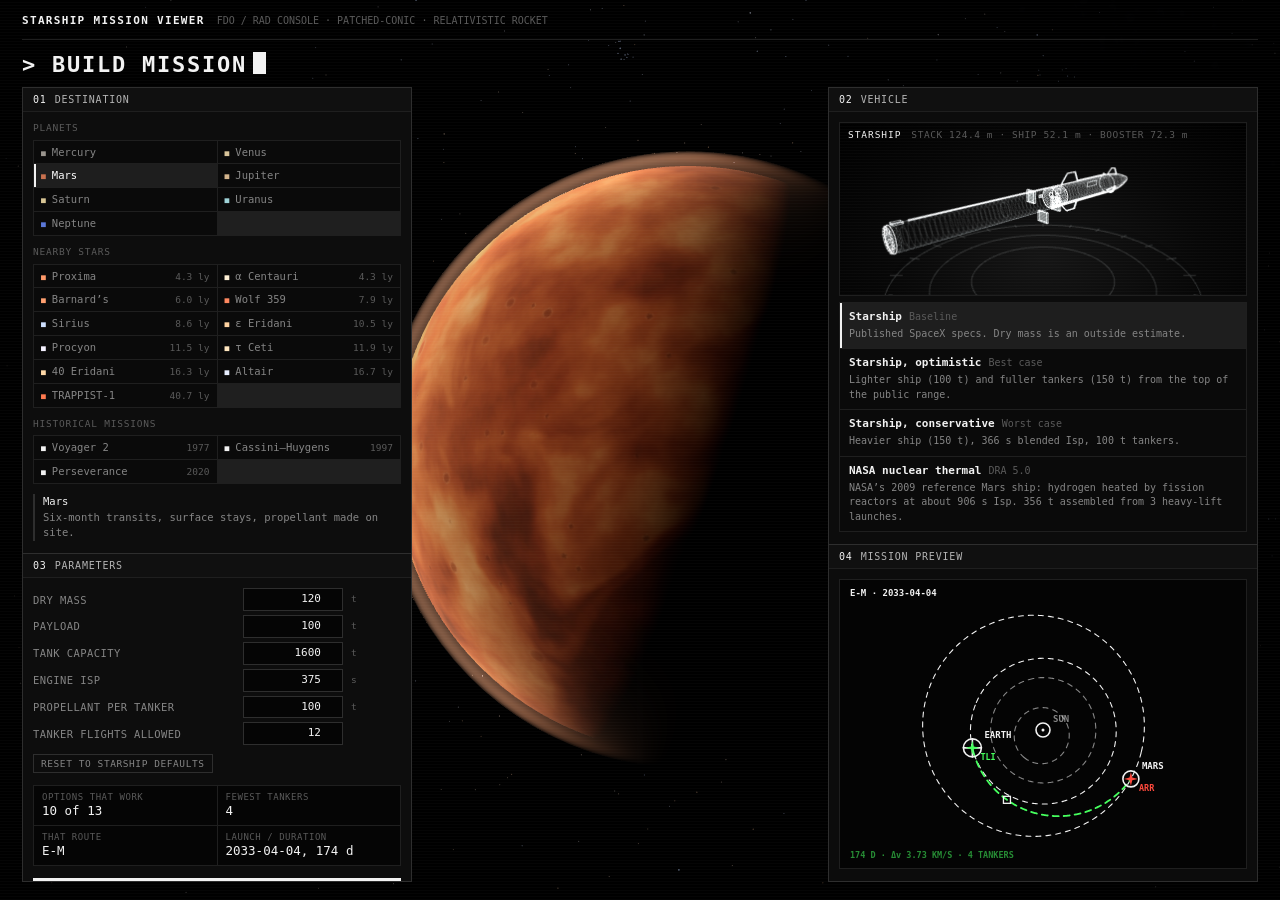
==== commit 3fd9fed9: "Starship V3 hologram with staging, builder start screen, mission schematic, historical missions - Hi" ====
--- a/index.html
+++ b/index.html
@@ -12,53 +12,35 @@
   <div class="start-inner">
     <header class="brand"><b>STARSHIP MISSION VIEWER</b><span>FDO / RAD CONSOLE · PATCHED-CONIC · RELATIVISTIC ROCKET</span></header>
 
-    <section id="choose">
-      <h1><span class="pr">&gt;</span> SELECT MISSION<span class="cur"></span></h1>
-      <p class="lede">Each one is a working model: trajectories, propellant and crew radiation are computed, so you can change the inputs and see what breaks.</p>
-      <div class="cards">
-        <button class="card" data-preset="hailmary" data-hero="star">
-          <span class="kicker">01 · INTERSTELLAR · FROM THE NOVEL</span>
-          <h2>Project Hail Mary</h2>
-          <p>The novel’s ship: three crew in comas, 2,000 tonnes of Astrophage, 1.5 g all the way to Tau Ceti. The flight times hold up. The fuel doesn’t.</p>
-          <dl><div><dt>Distance</dt><dd>11.9 ly</dd></div><div><dt>Ship time</dt><dd>3.9 yr</dd></div><div><dt>Top speed</dt><dd>99.5% c</dd></div></dl>
-          <span class="go">FLY IT →</span>
-        </button>
-        <button class="card" data-preset="mars" data-hero="mars">
-          <span class="kicker">02 · PLANETARY · 2033 WINDOW</span>
-          <h2>Starship to Mars</h2>
-          <p>Refuel in Earth orbit, coast for six months, aerobrake into Mars. Thirteen launch windows and mission types to compare, from one-way to a surface stay.</p>
-          <dl><div><dt>Transit</dt><dd>174 d</dd></div><div><dt>Tankers</dt><dd>4</dd></div><div><dt>Crew dose</dt><dd>213 mSv</dd></div></dl>
-          <span class="go">FLY IT →</span>
-        </button>
-        <button class="card build" data-go="builder" data-hero="earth">
-          <span class="kicker">03 · SANDBOX</span>
-          <h2>Build your own</h2>
-          <p>Any planet or a nearby star, with Starship, nuclear thermal, fusion probes, a laser sail or antimatter. Every mass and speed is editable.</p>
-          <dl><div><dt>Destinations</dt><dd>18</dd></div><div><dt>Vehicles</dt><dd>13</dd></div></dl>
-          <span class="go">OPEN BUILDER →</span>
-        </button>
-      </div>
-    </section>
-
-    <section id="builder" hidden>
-      <div class="bhead"><button class="ghost" id="bback">← BACK</button><h1><span class="pr">&gt;</span> BUILD MISSION<span class="cur"></span></h1></div>
-      <div class="bgrid">
-        <div class="bcol">
-          <h3><span>01</span>Destination</h3>
-          <div class="grp">Planets</div><div id="dPlanets" class="chips"></div>
-          <div class="grp">Nearby stars</div><div id="dStars" class="chips"></div>
-          <p id="destBlurb" class="blurb"></p>
+    <section id="builder">
+      <div class="bhead"><h1><span class="pr">&gt;</span> BUILD MISSION<span class="cur"></span></h1></div>
+      <div class="blayout">
+        <div class="rail">
+          <div class="bcol" id="colDest">
+            <h3><span>01</span>Destination</h3>
+            <div class="grp">Planets</div><div id="dPlanets" class="chips"></div>
+            <div class="grp">Nearby stars</div><div id="dStars" class="chips"></div>
+            <div class="grp">Historical missions</div><div id="dHist" class="chips hist"></div>
+            <p id="destBlurb" class="blurb"></p>
+          </div>
+          <div class="bcol grow" id="colParams">
+            <h3><span>03</span>Parameters</h3>
+            <div id="params" class="params"></div>
+            <div id="estimate" class="estimate"></div>
+            <button id="launch" class="primary">LAUNCH MISSION →</button>
+          </div>
         </div>
-        <div class="bcol">
-          <h3><span>02</span>Vehicle</h3>
-          <div id="bholowrap" class="holowrap builder"><canvas id="bholo"></canvas><div class="holo-hud"><b id="bholoname">—</b><span id="bhololen"></span></div></div>
-          <div id="vehList" class="vlist"></div>
-        </div>
-        <div class="bcol">
-          <h3><span>03</span>Parameters</h3>
-          <div id="params" class="params"></div>
-          <div id="estimate" class="estimate"></div>
-          <button id="launch" class="primary">LAUNCH MISSION →</button>
+        <div class="bcenter"></div>
+        <div class="rail">
+          <div class="bcol grow" id="colVeh">
+            <h3><span>02</span>Vehicle</h3>
+            <div id="bholowrap" class="holowrap builder"><canvas id="bholo"></canvas><div class="holo-hud"><b id="bholoname">—</b><span id="bhololen"></span></div><div class="holo-credit"></div></div>
+            <div id="vehList" class="vlist"></div>
+          </div>
+          <div class="bcol" id="colPrev">
+            <h3><span>04</span>Mission preview</h3>
+            <div class="schemwrap"><canvas id="schem"></canvas></div>
+          </div>
         </div>
       </div>
     </section>
@@ -68,7 +50,7 @@
 <!-- ============================================================ dashboard -->
 <div id="app" hidden>
   <header id="bar">
-    <button id="home" class="ghost">← MISSIONS</button>
+    <button id="home" class="ghost">← BUILDER</button>
     <div class="title"><b id="mtitle">—</b><span id="msub"></span></div>
     <button id="edit" class="ghost">EDIT</button>
     <div class="spacer"></div>
@@ -132,7 +114,7 @@
       </section>
       <section class="panel" id="pCab" data-grow="4">
         <div class="ph"><div id="vseg" class="seg mini"><button data-v="holo" class="on">VEHICLE</button><button data-v="cabin">CREW CABIN</button></div><span class="hint" id="cutnote"></span><button class="max" title="Expand">⤢</button></div>
-        <div id="holowrap" class="holowrap"><canvas id="holo"></canvas><div class="holo-hud"><b id="holoname">—</b><span id="hololen"></span><span id="holothr" class="thr"></span></div></div>
+        <div id="holowrap" class="holowrap"><canvas id="holo"></canvas><div class="holo-hud"><b id="holoname">—</b><span id="hololen"></span><span id="holothr" class="thr"></span></div><div id="holoseq" class="holo-seq"></div><button id="ascbtn" class="ghost small holo-asc" hidden>▶ ASCENT</button><div class="holo-credit"></div></div>
         <div id="cutwrap" hidden><canvas id="cut"></canvas><div id="cutleg"></div></div>
       </section>
     </div>
--- a/style.css
+++ b/style.css
@@ -18,37 +18,31 @@
 /* ===================================================== start screen */
 #start{position:fixed;inset:0;overflow:auto;background:#000}
 #hero{position:fixed;inset:0;width:100%;height:100%;display:block}
-#start::before{content:"";position:fixed;inset:0;background:linear-gradient(90deg,rgba(0,0,0,.95) 0%,rgba(0,0,0,.78) 42%,rgba(0,0,0,0) 72%);pointer-events:none;z-index:1}
+#start::before{content:"";position:fixed;inset:0;background:linear-gradient(90deg,rgba(0,0,0,.7) 0%,rgba(0,0,0,.15) 30%,rgba(0,0,0,0) 50%,rgba(0,0,0,.15) 70%,rgba(0,0,0,.7) 100%);pointer-events:none;z-index:1}
 #start::after{content:"";position:fixed;inset:0;pointer-events:none;z-index:1;background:repeating-linear-gradient(0deg,rgba(255,255,255,.018) 0 1px,transparent 1px 3px)}
-.start-inner{position:relative;z-index:2;min-height:100%;padding:16px 28px 32px;display:flex;flex-direction:column;max-width:1500px}
+.start-inner{position:relative;z-index:2;height:100%;padding:14px 22px 18px;display:flex;flex-direction:column}
 .brand{display:flex;gap:12px;align-items:baseline;padding-bottom:10px;border-bottom:1px solid var(--ln)}
 .brand b{letter-spacing:.12em;color:var(--hi);font-size:11px;font-weight:600}.brand span{color:var(--mute);font-size:10px}
-#choose{margin-top:auto;padding-top:9vh}
 h1{font:600 22px var(--mono);letter-spacing:.08em;color:var(--hi);margin:0 0 10px}
 h1 .pr{color:var(--acc)}
 .cur{display:inline-block;width:.6em;height:1em;background:var(--acc);margin-left:6px;vertical-align:-2px;animation:blink 1.1s steps(1) infinite}
 @keyframes blink{50%{opacity:0}}
-.lede{color:var(--dim);font-size:11.5px;max-width:560px;margin:0 0 22px;line-height:1.55}
-.cards{display:grid;grid-template-columns:repeat(3,minmax(0,330px));gap:1px;background:var(--ln2);border:1px solid var(--ln2);width:max-content;max-width:100%}
-.card{text-align:left;background:rgba(10,10,10,.94);border:0;padding:14px 16px 13px;cursor:pointer;display:flex;flex-direction:column;gap:8px;font:inherit}
-.card:hover,.card:focus-visible{background:rgba(26,26,26,.97);outline:none;box-shadow:inset 0 -2px 0 var(--acc)}
-.card .kicker{font-size:9.5px;letter-spacing:.1em;color:var(--acc)}
-.card[data-preset=hailmary] .kicker{color:#b4b4b4}.card[data-preset=mars] .kicker{color:#b4b4b4}
-.card h2{margin:0;font:600 14px var(--mono);color:var(--hi);letter-spacing:.02em}
-.card p{margin:0;color:var(--dim);font-size:11px;line-height:1.5}
-.card dl{display:flex;gap:16px;margin:4px 0 0;padding-top:9px;border-top:1px solid var(--ln)}
-.card dt{font-size:9px;color:var(--mute);letter-spacing:.06em;text-transform:uppercase}
-.card dd{margin:1px 0 0;font-size:13px;color:var(--hi)}
-.card .go{margin-top:auto;padding-top:4px;color:var(--acc);font-size:10px;letter-spacing:.1em}
-
-/* builder */
-#builder{margin-top:20px}
-.bhead{display:flex;align-items:center;gap:14px;margin-bottom:12px}.bhead h1{margin:0}
-.bgrid{display:grid;grid-template-columns:minmax(260px,1fr) minmax(300px,1.2fr) minmax(300px,1fr);gap:1px;background:var(--ln2);border:1px solid var(--ln2);align-items:stretch}
-.bcol{background:rgba(10,10,10,.95);padding:0 0 12px}
-.bcol h3{margin:0 0 10px;padding:6px 10px;font:400 10px var(--mono);letter-spacing:.08em;text-transform:uppercase;color:#b4b4b4;background:var(--p2);border-bottom:1px solid var(--ln)}
+/* builder: two rails with the destination planet visible between them */
+#builder{flex:1;min-height:0;display:flex;flex-direction:column;margin-top:12px}
+.bhead{display:flex;align-items:center;gap:14px;margin-bottom:10px}.bhead h1{margin:0}
+.blayout{flex:1;min-height:0;display:grid;grid-template-columns:minmax(330px,390px) 1fr minmax(360px,430px)}
+.rail{display:flex;flex-direction:column;gap:1px;background:var(--ln2);border:1px solid var(--ln2);min-height:0;overflow:auto}
+.bcenter{pointer-events:none}
+.bcol{background:rgba(10,10,10,.92);padding:0 0 12px}
+.bcol.grow{flex:1;min-height:0;display:flex;flex-direction:column}
+.bcol.grow>*{flex-shrink:0}
+.bcol h3{margin:0 0 10px;padding:6px 10px;font:400 10px var(--mono);letter-spacing:.08em;text-transform:uppercase;color:#b4b4b4;background:var(--p2);border-bottom:1px solid var(--ln);flex:none}
 .bcol h3 span{color:var(--acc);margin-right:8px}
 .bcol>*:not(h3){margin-left:10px;margin-right:10px}
+#colVeh .vlist{flex:none;max-height:260px;min-height:110px}
+#colVeh .holowrap.builder{flex:1;height:auto;min-height:170px}
+.schemwrap{position:relative;height:290px;border:1px solid var(--ln);background:rgba(0,0,0,.7)}
+#schem{position:absolute;inset:0;width:100%;height:100%;display:block}
 .grp{font-size:9.5px;letter-spacing:.08em;text-transform:uppercase;color:var(--mute);margin:10px 0 5px}
 .chips{display:grid;grid-template-columns:repeat(auto-fill,minmax(140px,1fr));gap:1px;background:var(--ln);border:1px solid var(--ln)}
 .chips button{display:flex;align-items:baseline;gap:6px;background:var(--p);border:0;padding:4px 7px;cursor:pointer;color:var(--dim);font-size:10.5px;text-align:left;white-space:nowrap}
@@ -243,15 +237,15 @@
 
 /* ===================================================== narrow screens */
 @media (max-width:1100px){
-  .cards{grid-template-columns:1fr 1fr;width:auto}
-  .bgrid{grid-template-columns:1fr 1fr}.bgrid .bcol:last-child{grid-column:1/-1}
+  .blayout{grid-template-columns:minmax(300px,1fr) 0 minmax(320px,1fr)}
 }
 @media (max-width:900px){
   .start-inner{padding:14px}
   #start::before{background:linear-gradient(180deg,rgba(0,0,0,.4),rgba(0,0,0,.92) 45%)}
   .brand span{display:none}
-  .cards,.bgrid{grid-template-columns:1fr}
-  #app{height:auto;min-height:100vh;grid-template-rows:auto auto 58px;grid-template-columns:minmax(0,1fr)}
+  .start-inner{height:auto;min-height:100%}
+  .blayout{display:flex;flex-direction:column;gap:10px}.bcenter{height:38vh;order:-1}.rail{overflow:visible}
+    #app{height:auto;min-height:100vh;grid-template-rows:auto auto 58px;grid-template-columns:minmax(0,1fr)}
   #bar{flex-wrap:wrap;height:auto;padding:6px 8px;gap:6px;white-space:normal}#bar .spacer{display:none}
   #bar .title{order:-1;flex:1 1 100%;flex-wrap:wrap}.clock{width:100%;justify-content:space-between}
   .legend,.viewhint,#resetlayout{display:none}
@@ -272,5 +266,10 @@
 .holo-hud{position:absolute;left:8px;top:6px;right:8px;display:flex;gap:10px;align-items:baseline;font-size:9.5px;color:var(--mute);letter-spacing:.06em;pointer-events:none;z-index:1}
 .holo-hud b{color:var(--hi);font-weight:500;letter-spacing:.1em;text-transform:uppercase}
 .holo-hud .thr{margin-left:auto;color:var(--hi)}
-.holowrap.builder{height:190px;flex:none;border:1px solid var(--ln);margin-bottom:6px!important}
+.holowrap.builder{height:180px;flex:none;border:1px solid var(--ln);margin-bottom:6px!important}
 .seg.mini button{font-size:9.5px;padding:1px 7px}
+.holo-credit{position:absolute;left:8px;right:8px;bottom:5px;font-size:8.5px;color:var(--mute);pointer-events:none;z-index:1;white-space:nowrap;overflow:hidden;text-overflow:ellipsis}
+.holo-seq{position:absolute;left:8px;right:8px;bottom:22px;font-size:10px;color:var(--hi);letter-spacing:.08em;pointer-events:none;z-index:1}
+.holo-asc{position:absolute;right:8px;bottom:5px;z-index:2;background:rgba(0,0,0,.6)}
+.facts{display:flex;flex-direction:column;gap:1px;background:var(--ln);border:1px solid var(--ln)}
+.facts>div{background:#050505;padding:4px 8px}.facts span{display:block;font-size:9px;color:var(--mute);letter-spacing:.06em}.facts b{font-weight:500;font-size:10.5px;color:var(--hi)}
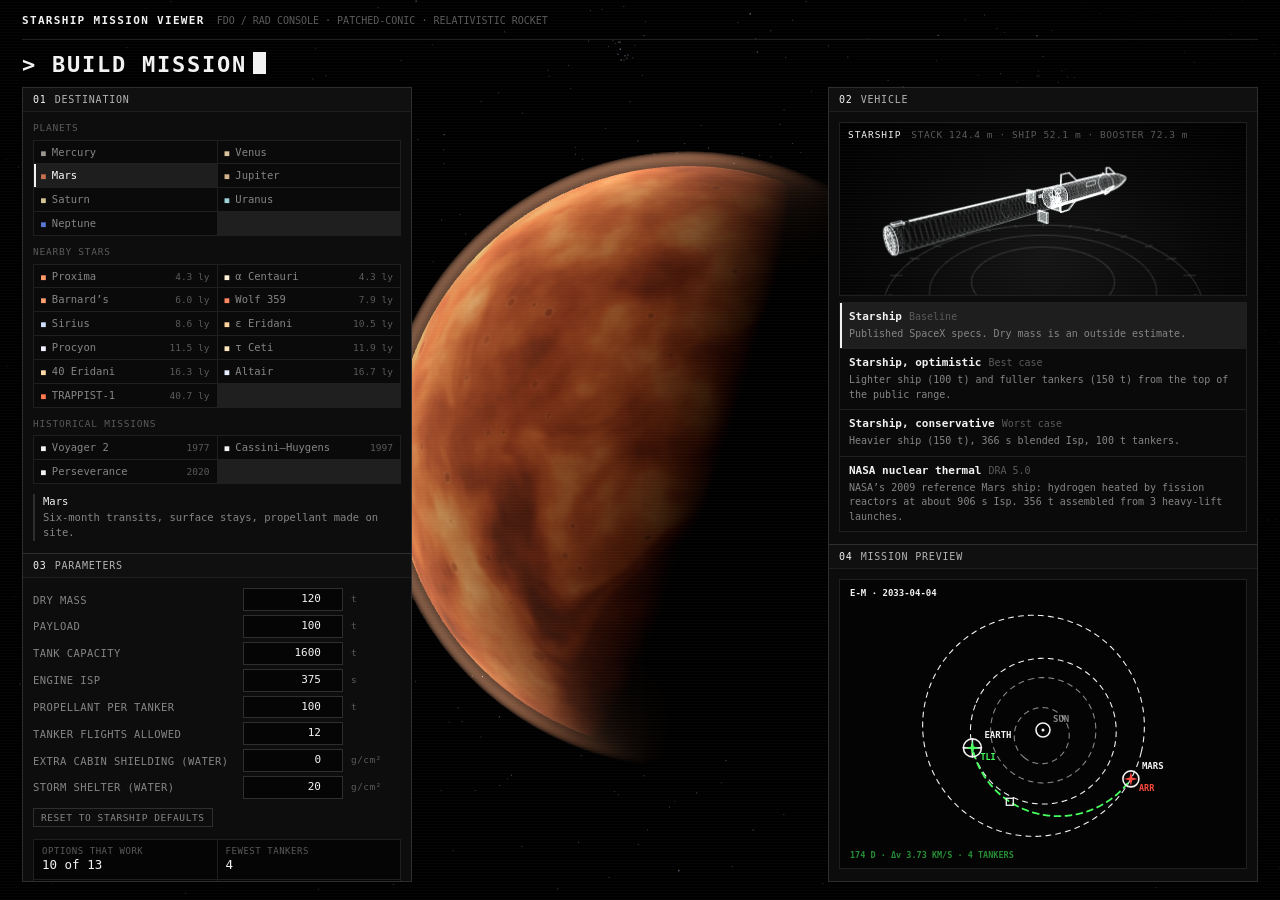
==== commit e820920a: "Live crew radiation: storm rollouts, adjustable shielding, cancer risk, solar cycle, radiation belts" ====
--- a/index.html
+++ b/index.html
@@ -68,16 +68,16 @@
   <main id="grid">
     <div class="stack" id="colL">
       <section class="panel" id="pCmp" data-grow="5">
-        <div class="ph"><h2 id="cmpTitle">Mission comparison</h2><span class="hint" id="cmpHint"></span><button class="max" title="Expand">⤢</button></div>
+        <div class="ph"><h2 id="cmpTitle">Mission comparison</h2><span class="hint" id="cmpHint"></span></div>
         <div id="modes" class="seg modes"></div>
         <div class="pb tbl-wrap"><table id="cmp" class="grid"></table></div>
       </section>
       <section class="panel" id="pEvt" data-grow="3">
-        <div class="ph"><h2>Selected · event sequence</h2><span class="hint" id="selname"></span><button class="max" title="Expand">⤢</button></div>
+        <div class="ph"><h2>Selected · event sequence</h2><span class="hint" id="selname"></span></div>
         <div class="pb tbl-wrap"><table id="evt" class="grid"></table></div>
       </section>
       <section class="panel" id="pBud" data-grow="4">
-        <div class="ph"><h2 id="budtitle">Δv budget / vehicle</h2><button class="max" title="Expand">⤢</button></div>
+        <div class="ph"><h2 id="budtitle">Δv budget / vehicle</h2></div>
         <div class="pb scroll">
           <div id="budget" class="kv"></div>
           <div id="isruwrap"><div class="sub-h">ISRU · REQUIRED POWER vs PRODUCTION TIME <span class="dim">Sabatier + electrolysis, 13.6 kWh/kg (11.2–20.2)</span></div><canvas id="isruchart"></canvas></div>
@@ -92,28 +92,33 @@
         <div id="scene"><canvas id="c"></canvas><div id="labels"></div><div id="tip"></div></div>
         <div class="legend"><span><i class="ln fl"></i>FLOWN</span><span><i class="ln pl"></i>PLANNED</span><span><i class="sq la"></i>LAUNCH/ARR</span><span class="solar-only"><i class="sq fb"></i>FLYBY</span><span><i class="sq ds"></i>BURN</span><span><i class="sq hzd"></i>HAZARD</span></div>
         <div class="viewhint">DRAG ORBIT · SCROLL ZOOM · DBL-CLICK RESET</div>
-        <button class="max" title="Expand">⤢</button>
       </section>
       <section class="panel" id="pHz" data-grow="3">
-        <div class="ph"><h2>Hazards · risk summary</h2><span id="hzcount" class="hzcount"></span><span class="hint">click card to expand · jumps timeline</span><button class="max" title="Expand">⤢</button></div>
+        <div class="ph"><h2>Hazards · risk summary</h2><span id="hzcount" class="hzcount"></span><span class="hint">click card to expand · jumps timeline</span></div>
         <div class="pb scroll"><div id="hzt" class="hzgrid"></div></div>
       </section>
     </div>
     <div class="gutter colg" data-side="R"></div>
     <div class="stack" id="colR">
-      <section class="panel" id="pRad" data-grow="6">
-        <div class="ph"><h2>Crew radiation · effective dose (mSv)</h2><label class="tog" id="shelterwrap"><input type="checkbox" id="shelter" checked> STORM SHELTER <span id="shval" class="dim"></span></label><button class="max" title="Expand">⤢</button></div>
+      <section class="panel" id="pRad" data-grow="8">
+        <div class="ph"><h2>Crew radiation · effective dose (mSv)</h2><button id="reroll" class="ghost small" title="Roll a new random storm history for this mission">↻ REROLL STORMS</button></div>
         <div class="pb scroll">
+          <div id="risk" class="risk"></div>
+          <div id="shieldctl">
+            <div id="wallseg" class="seg reg"><span class="k">CABIN WALL</span><button data-w="0">+0</button><button data-w="5">+5</button><button data-w="10">+10</button><button data-w="20">+20</button><button data-w="40">+40</button><span class="u">g/cm²</span></div>
+            <div id="shseg" class="seg reg"><span class="k">STORM SHELTER</span><button data-s="0">NONE</button><button data-s="10">10</button><button data-s="20">20</button><button data-s="40">40</button><span class="u">g/cm²</span><span id="shmass" class="mass"></span></div>
+          </div>
           <div id="regseg" class="seg reg"><span class="k">MARS HABITAT</span><button data-r="0">STARSHIP HULL</button><button data-r="0.5">0.5 m REGOLITH</button><button data-r="1">1.0 m REGOLITH</button></div>
           <div class="chartwrap"><canvas id="dosechart"></canvas></div>
           <div id="radnow" class="kv now"></div>
+          <div id="solarwrap"><div class="sub-h">SOLAR CYCLE <span class="dim">sunspots drive storms; a quiet Sun lets more cosmic rays in</span></div><div class="chartwrap solar"><canvas id="solarchart"></canvas></div></div>
           <div id="limits" class="limits"></div>
           <table id="radbreak" class="mini"></table>
           <p id="radnote" class="note"></p>
         </div>
       </section>
       <section class="panel" id="pCab" data-grow="4">
-        <div class="ph"><div id="vseg" class="seg mini"><button data-v="holo" class="on">VEHICLE</button><button data-v="cabin">CREW CABIN</button></div><span class="hint" id="cutnote"></span><button class="max" title="Expand">⤢</button></div>
+        <div class="ph"><div id="vseg" class="seg mini"><button data-v="holo" class="on">VEHICLE</button><button data-v="cabin">CREW CABIN</button></div><span class="hint" id="cutnote"></span></div>
         <div id="holowrap" class="holowrap"><canvas id="holo"></canvas><div class="holo-hud"><b id="holoname">—</b><span id="hololen"></span><span id="holothr" class="thr"></span></div><div id="holoseq" class="holo-seq"></div><button id="ascbtn" class="ghost small holo-asc" hidden>▶ ASCENT</button><div class="holo-credit"></div></div>
         <div id="cutwrap" hidden><canvas id="cut"></canvas><div id="cutleg"></div></div>
       </section>
--- a/style.css
+++ b/style.css
@@ -104,10 +104,6 @@
 .ph h2{margin:0;font:400 10px var(--mono);letter-spacing:.08em;color:#b4b4b4;white-space:nowrap}
 .ph .hint{color:var(--mute);letter-spacing:0;font-size:9.5px;text-transform:none;overflow:hidden;text-overflow:ellipsis;white-space:nowrap;flex:1;min-width:0;text-align:right}
 .ph .tog{margin-left:auto;text-transform:none}
-.max{flex:none;background:transparent;border:1px solid transparent;color:var(--mute);width:18px;height:16px;cursor:pointer;font-size:11px;line-height:1;padding:0}
-.max:hover{color:var(--hi);border-color:var(--ln2)}
-.panel.maxed{position:fixed;z-index:40;inset:35px 0 59px 0;outline:1px solid var(--ln2)}
-body.has-max #grid .panel:not(.maxed){visibility:hidden}
 .pb{flex:1;min-height:0}.scroll{overflow:auto}
 .tbl-wrap{overflow:auto}
 .sub-h{font-size:10px;letter-spacing:.08em;color:#b4b4b4;padding:5px 8px;border-top:1px solid var(--ln);border-bottom:1px solid var(--ln);background:var(--p2)}
@@ -169,7 +165,6 @@
 .legend i{display:inline-block;margin-right:4px;vertical-align:middle}.ln{width:14px;height:0;border-top:1px solid}.ln.fl{border-color:#f2f2f2}.ln.pl{border-color:#5a5a5a;border-top-style:dashed}
 .sq{width:7px;height:7px;border:1px solid}.sq.la{border-color:#f2f2f2}.sq.fb{border-color:#f2f2f2}.sq.ds{border-color:#e0b050}.sq.hzd{border-color:#e0605a}
 .viewhint{position:absolute;left:8px;bottom:8px;color:var(--mute);font-size:9px;background:rgba(0,0,0,.6);padding:3px 6px;border:1px solid #222222;pointer-events:none;letter-spacing:.04em}
-.panel.scene>.max{position:absolute;right:8px;bottom:8px;z-index:4;background:rgba(0,0,0,.6);border-color:#222222}
 
 /* hazards */
 .hzcount{display:flex;gap:4px;letter-spacing:0}
@@ -199,7 +194,7 @@
 .seg.reg .k{font-size:9px;color:var(--mute);margin-right:8px;letter-spacing:.06em}
 .seg.reg button{font-size:9.5px;padding:2px 6px;border:1px solid var(--ln2);margin-right:-1px}
 .chartwrap{position:relative;height:210px;border-bottom:1px solid var(--ln);flex:none}
-#dosechart{position:absolute;inset:0;width:100%;height:100%;display:block}
+#dosechart,#solarchart{position:absolute;inset:0;width:100%;height:100%;display:block}
 .kv.now{grid-template-columns:repeat(auto-fit,minmax(90px,1fr))}
 .limits{padding:6px 8px 2px;display:flex;flex-direction:column;gap:6px;border-bottom:1px solid var(--ln)}
 .limits .empty{padding:0 0 2px}
@@ -273,3 +268,30 @@
 .holo-asc{position:absolute;right:8px;bottom:5px;z-index:2;background:rgba(0,0,0,.6)}
 .facts{display:flex;flex-direction:column;gap:1px;background:var(--ln);border:1px solid var(--ln)}
 .facts>div{background:#050505;padding:4px 8px}.facts span{display:block;font-size:9px;color:var(--mute);letter-spacing:.06em}.facts b{font-weight:500;font-size:10.5px;color:var(--hi)}
+
+/* radiation: risk tiles, shielding controls, storm alerts */
+.risk{display:grid;grid-template-columns:repeat(3,minmax(0,1fr));gap:1px;background:var(--ln);border-bottom:1px solid var(--ln)}
+.risk:empty{display:none}
+.rk{background:var(--p);padding:6px 8px 7px;border-top:2px solid var(--ln2)}
+.rk.ok{border-top-color:var(--ok)}.rk.wn{border-top-color:var(--warn)}.rk.no{border-top-color:var(--bad)}
+.rk span{display:block;font-size:9px;color:var(--mute);letter-spacing:.06em;text-transform:uppercase}
+.rk b{display:block;font-weight:500;font-size:18px;color:var(--hi);line-height:1.25;margin:1px 0}
+.rk.ok b{color:var(--ok)}.rk.wn b{color:var(--warn)}.rk.no b{color:var(--bad)}
+.rk em{display:block;font-style:normal;font-size:9.5px;color:var(--dim);line-height:1.35}
+#shieldctl .seg.reg .u{font-size:9px;color:var(--mute);margin-left:7px}
+#shieldctl .seg.reg .mass{margin-left:auto;font-size:9.5px;color:var(--dim)}
+#shieldctl .seg.reg .k{min-width:92px}
+.kv .alert.storm{color:var(--warn);background:#16120a}
+.chartwrap.solar{height:150px}
+.hz.rad .row h3{color:var(--hi)}
+.ph #reroll{margin-left:auto}
+.est-h{margin-top:8px;border:1px solid var(--ln);border-bottom:0}
+.est-grid .wide{grid-column:1/-1}
+.est-note{font-size:9.5px;line-height:1.4;margin-top:5px}
+.lb.belt{color:#e0907a;border-color:#5a2e28;font-size:9px;text-transform:uppercase;letter-spacing:.06em}
+.lb.storm{color:var(--warn);border-color:#5e4a20;text-transform:uppercase;letter-spacing:.06em}
+.est-rad{grid-template-columns:repeat(3,minmax(0,1fr));border-top:1px solid var(--ln)}
+.est-rad em{display:block;font-style:normal;font-size:9px;color:var(--mute)}
+.est-rad span{white-space:nowrap;overflow:hidden;text-overflow:ellipsis}
+.est-note{padding:0 8px 6px}
+.rk:only-child{grid-column:1/-1}
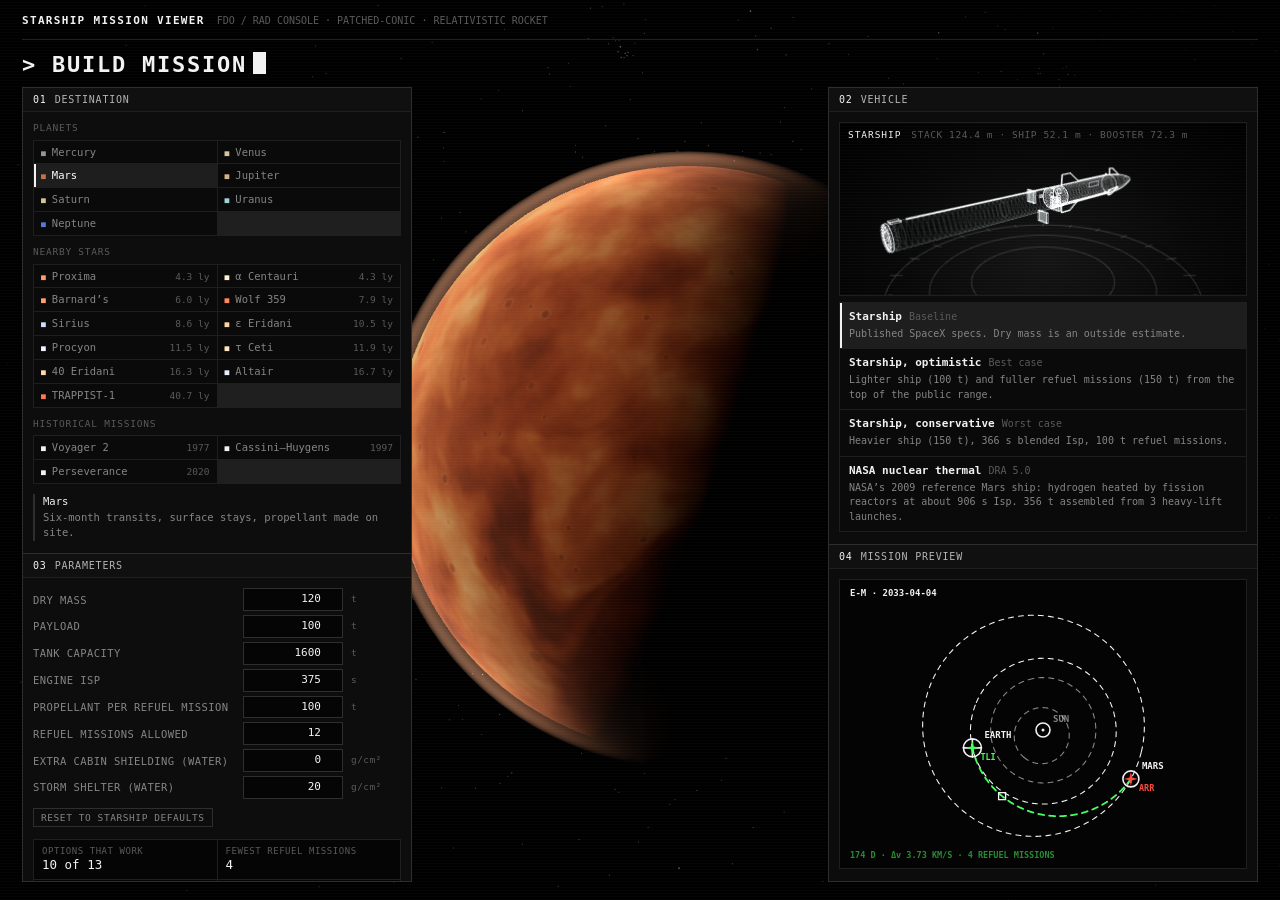
==== commit cc91593e: "Rename user-facing tanker wording to refuel mission Labels, blurbs, hazard titles, and mission summa" ====
--- a/index.html
+++ b/index.html
@@ -81,8 +81,8 @@
         <div class="pb scroll">
           <div id="budget" class="kv"></div>
           <div id="isruwrap"><div class="sub-h">ISRU · REQUIRED POWER vs PRODUCTION TIME <span class="dim">Sabatier + electrolysis, 13.6 kWh/kg (11.2–20.2)</span></div><canvas id="isruchart"></canvas></div>
-          <details id="tankx" class="explain"><summary>TANKERS: what the number means</summary>
-            <p>Each tanker is another Starship launch that docks with the crewed ship in low Earth orbit and tops up its tanks. Total launches = 1 + tankers. Ship-to-ship propellant transfer has not been demonstrated yet, and boil-off is not modelled.</p></details>
+          <details id="tankx" class="explain"><summary>REFUEL MISSIONS: what the number means</summary>
+            <p>Each refuel mission is another Starship launch that docks with the crewed ship in low Earth orbit and tops up its tanks. Total launches = 1 + refuel missions. Ship-to-ship propellant transfer has not been demonstrated yet, and boil-off is not modelled.</p></details>
         </div>
       </section>
     </div>
--- a/style.css
+++ b/style.css
@@ -210,9 +210,18 @@
 /* cabin */
 #cutwrap{position:relative;flex:1;min-height:0;background:#080808}
 #cut{position:absolute;inset:0;width:100%;height:100%;display:block}
-#cutleg{position:absolute;left:6px;right:6px;bottom:4px;display:flex;gap:10px;flex-wrap:wrap;align-items:baseline;color:var(--mute);font-size:9px;pointer-events:none}
+#cutlabels{position:absolute;inset:0;pointer-events:none;overflow:hidden;z-index:2}
+#cutlabels b{position:absolute;left:0;top:0;font-weight:500;font-size:9px;letter-spacing:.08em;color:#e6e6e6;white-space:nowrap;text-shadow:0 0 3px #000,0 1px 2px #000}
+#cutleg{position:absolute;left:6px;right:6px;bottom:4px;display:flex;gap:10px;flex-wrap:wrap;align-items:flex-end;color:var(--mute);font-size:9px;pointer-events:none;z-index:3}
 #cutleg i{font-style:normal}
-#cutleg b{margin-left:auto;color:var(--hi);font-weight:500;font-size:10px}
+#cutleg>b{margin-left:auto;color:var(--hi);font-weight:500;font-size:10px}
+#cutleg .scale{display:flex;flex-direction:column;gap:2px;width:min(230px,58%);min-width:108px}
+#cutleg .scale i{position:relative;display:block;height:8px;border:1px solid #2e2e2e}
+#cutleg .scale .mark{position:absolute;top:-3px;width:2px;height:14px;background:#f2f2f2;box-shadow:0 0 0 1px #000}
+#cutleg .ticks{position:relative;height:10px}
+#cutleg .ticks em{position:absolute;top:0;transform:translateX(-50%);font-size:8px;letter-spacing:0;color:var(--mute)}
+#cutleg .ticks em:first-child{transform:none}
+#cutleg .ticks em:last-child{transform:translateX(-100%)}
 
 /* timeline */
 #timeline{display:flex;align-items:center;gap:10px;padding:0 10px;background:var(--p2)}
@@ -288,7 +297,6 @@
 .est-h{margin-top:8px;border:1px solid var(--ln);border-bottom:0}
 .est-grid .wide{grid-column:1/-1}
 .est-note{font-size:9.5px;line-height:1.4;margin-top:5px}
-.lb.belt{color:#e0907a;border-color:#5a2e28;font-size:9px;text-transform:uppercase;letter-spacing:.06em}
 .lb.storm{color:var(--warn);border-color:#5e4a20;text-transform:uppercase;letter-spacing:.06em}
 .est-rad{grid-template-columns:repeat(3,minmax(0,1fr));border-top:1px solid var(--ln)}
 .est-rad em{display:block;font-style:normal;font-size:9px;color:var(--mute)}
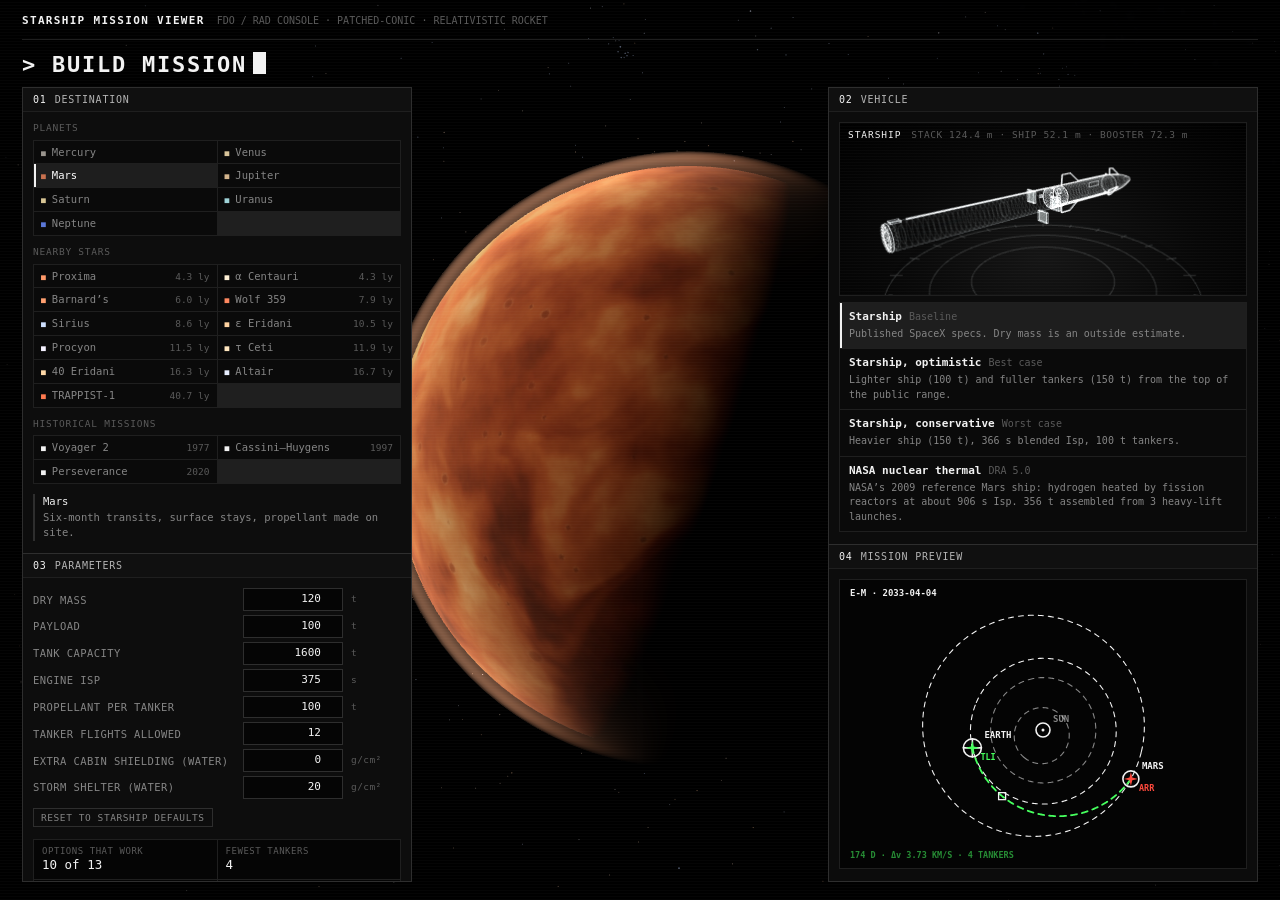
==== commit 0b87bb51: "Merge origin/main into the radiation-panel fit. David's live radiation model already wraps the dose-" ====
--- a/index.html
+++ b/index.html
@@ -81,8 +81,8 @@
         <div class="pb scroll">
           <div id="budget" class="kv"></div>
           <div id="isruwrap"><div class="sub-h">ISRU · REQUIRED POWER vs PRODUCTION TIME <span class="dim">Sabatier + electrolysis, 13.6 kWh/kg (11.2–20.2)</span></div><canvas id="isruchart"></canvas></div>
-          <details id="tankx" class="explain"><summary>REFUEL MISSIONS: what the number means</summary>
-            <p>Each refuel mission is another Starship launch that docks with the crewed ship in low Earth orbit and tops up its tanks. Total launches = 1 + refuel missions. Ship-to-ship propellant transfer has not been demonstrated yet, and boil-off is not modelled.</p></details>
+          <details id="tankx" class="explain"><summary>TANKERS: what the number means</summary>
+            <p>Each tanker is another Starship launch that docks with the crewed ship in low Earth orbit and tops up its tanks. Total launches = 1 + tankers. Ship-to-ship propellant transfer has not been demonstrated yet, and boil-off is not modelled.</p></details>
         </div>
       </section>
     </div>
--- a/style.css
+++ b/style.css
@@ -104,6 +104,9 @@
 .ph h2{margin:0;font:400 10px var(--mono);letter-spacing:.08em;color:#b4b4b4;white-space:nowrap}
 .ph .hint{color:var(--mute);letter-spacing:0;font-size:9.5px;text-transform:none;overflow:hidden;text-overflow:ellipsis;white-space:nowrap;flex:1;min-width:0;text-align:right}
 .ph .tog{margin-left:auto;text-transform:none}
+/* Radiation header: title and reroll stay whole when the column is ~380px or dragged narrower. */
+#pRad>.ph{flex-wrap:wrap;row-gap:3px}
+#pRad>.ph h2{flex:1 1 auto;min-width:min(100%,12em);white-space:normal;line-height:1.35}
 .pb{flex:1;min-height:0}.scroll{overflow:auto}
 .tbl-wrap{overflow:auto}
 .sub-h{font-size:10px;letter-spacing:.08em;color:#b4b4b4;padding:5px 8px;border-top:1px solid var(--ln);border-bottom:1px solid var(--ln);background:var(--p2)}
@@ -190,7 +193,7 @@
 .hz .src:hover{text-decoration:underline}
 
 /* radiation */
-.seg.reg{display:flex;align-items:center;border:0;padding:3px 8px;border-bottom:1px solid var(--ln)}
+.seg.reg{display:flex;align-items:center;flex-wrap:wrap;row-gap:3px;border:0;padding:3px 8px;border-bottom:1px solid var(--ln)}
 .seg.reg .k{font-size:9px;color:var(--mute);margin-right:8px;letter-spacing:.06em}
 .seg.reg button{font-size:9.5px;padding:2px 6px;border:1px solid var(--ln2);margin-right:-1px}
 .chartwrap{position:relative;height:210px;border-bottom:1px solid var(--ln);flex:none}
@@ -210,18 +213,9 @@
 /* cabin */
 #cutwrap{position:relative;flex:1;min-height:0;background:#080808}
 #cut{position:absolute;inset:0;width:100%;height:100%;display:block}
-#cutlabels{position:absolute;inset:0;pointer-events:none;overflow:hidden;z-index:2}
-#cutlabels b{position:absolute;left:0;top:0;font-weight:500;font-size:9px;letter-spacing:.08em;color:#e6e6e6;white-space:nowrap;text-shadow:0 0 3px #000,0 1px 2px #000}
-#cutleg{position:absolute;left:6px;right:6px;bottom:4px;display:flex;gap:10px;flex-wrap:wrap;align-items:flex-end;color:var(--mute);font-size:9px;pointer-events:none;z-index:3}
+#cutleg{position:absolute;left:6px;right:6px;bottom:4px;display:flex;gap:10px;flex-wrap:wrap;align-items:baseline;color:var(--mute);font-size:9px;pointer-events:none}
 #cutleg i{font-style:normal}
-#cutleg>b{margin-left:auto;color:var(--hi);font-weight:500;font-size:10px}
-#cutleg .scale{display:flex;flex-direction:column;gap:2px;width:min(230px,58%);min-width:108px}
-#cutleg .scale i{position:relative;display:block;height:8px;border:1px solid #2e2e2e}
-#cutleg .scale .mark{position:absolute;top:-3px;width:2px;height:14px;background:#f2f2f2;box-shadow:0 0 0 1px #000}
-#cutleg .ticks{position:relative;height:10px}
-#cutleg .ticks em{position:absolute;top:0;transform:translateX(-50%);font-size:8px;letter-spacing:0;color:var(--mute)}
-#cutleg .ticks em:first-child{transform:none}
-#cutleg .ticks em:last-child{transform:translateX(-100%)}
+#cutleg b{margin-left:auto;color:var(--hi);font-weight:500;font-size:10px}
 
 /* timeline */
 #timeline{display:flex;align-items:center;gap:10px;padding:0 10px;background:var(--p2)}
